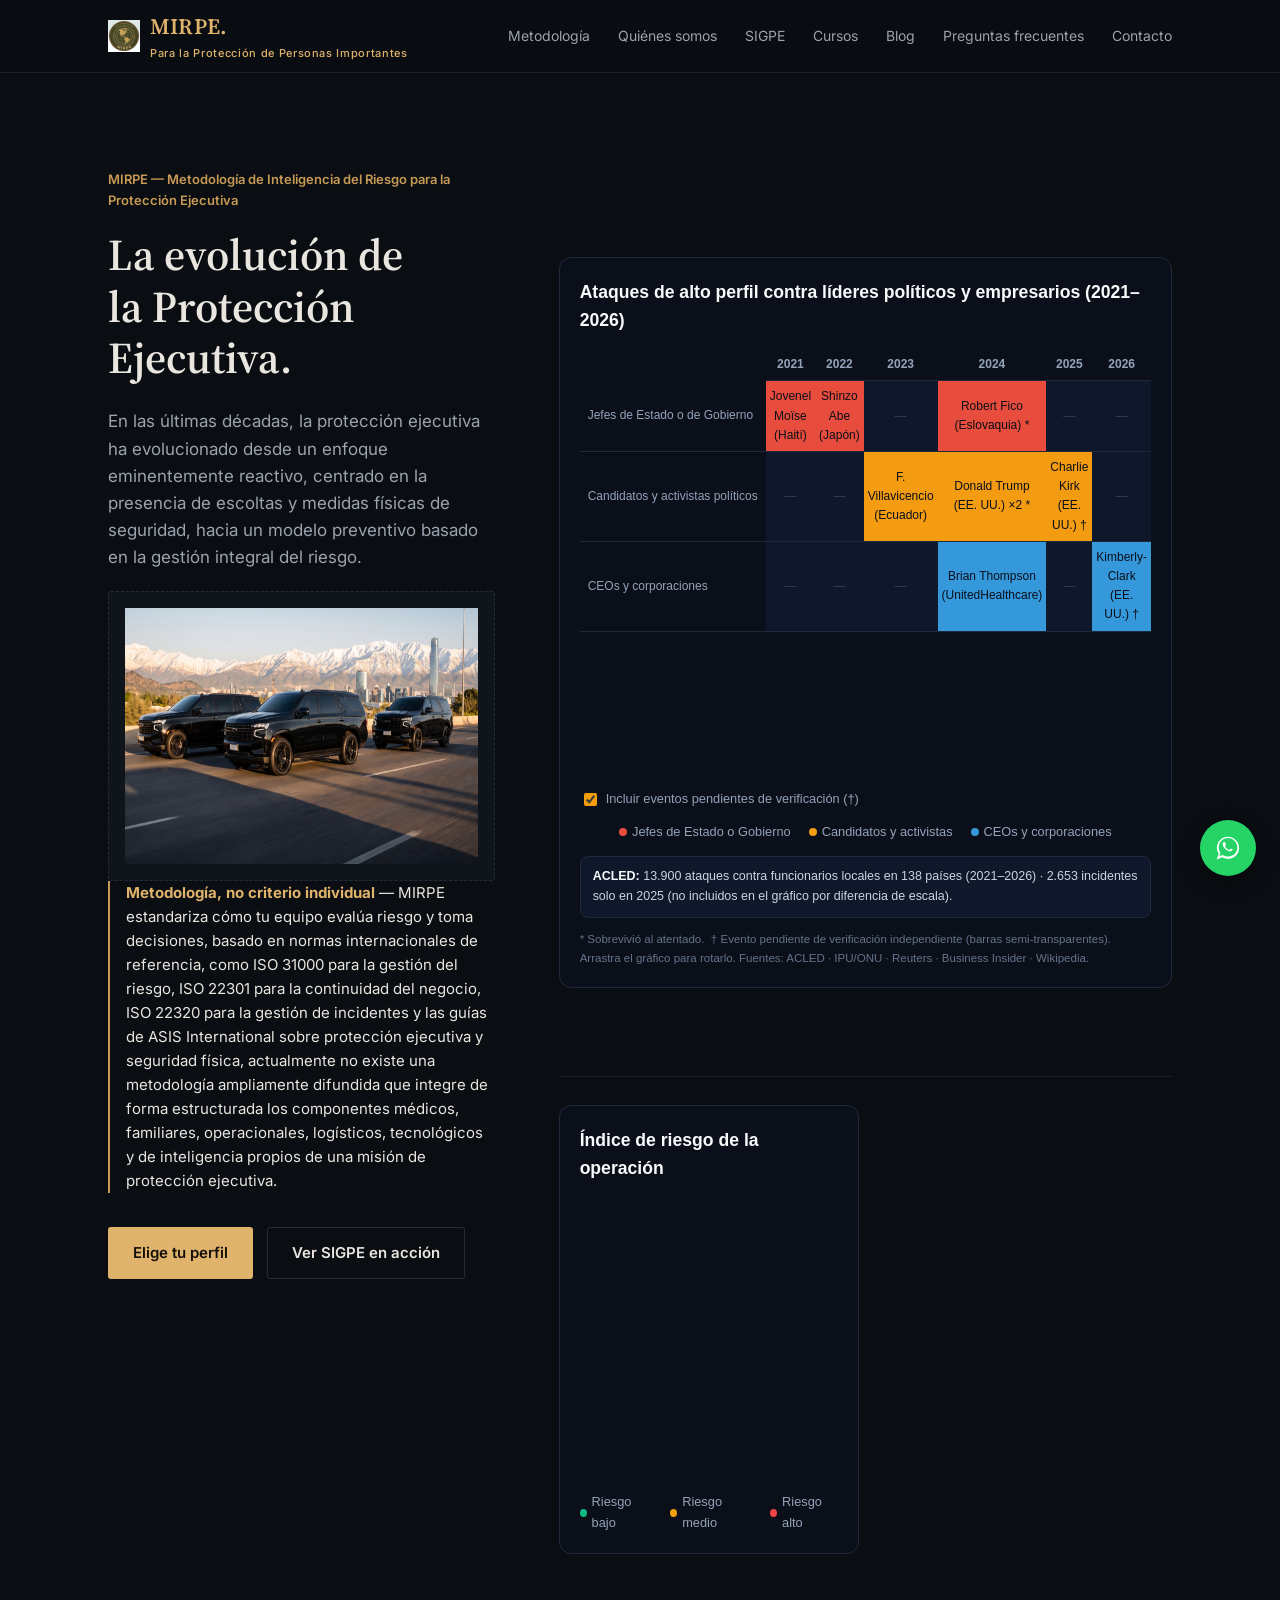
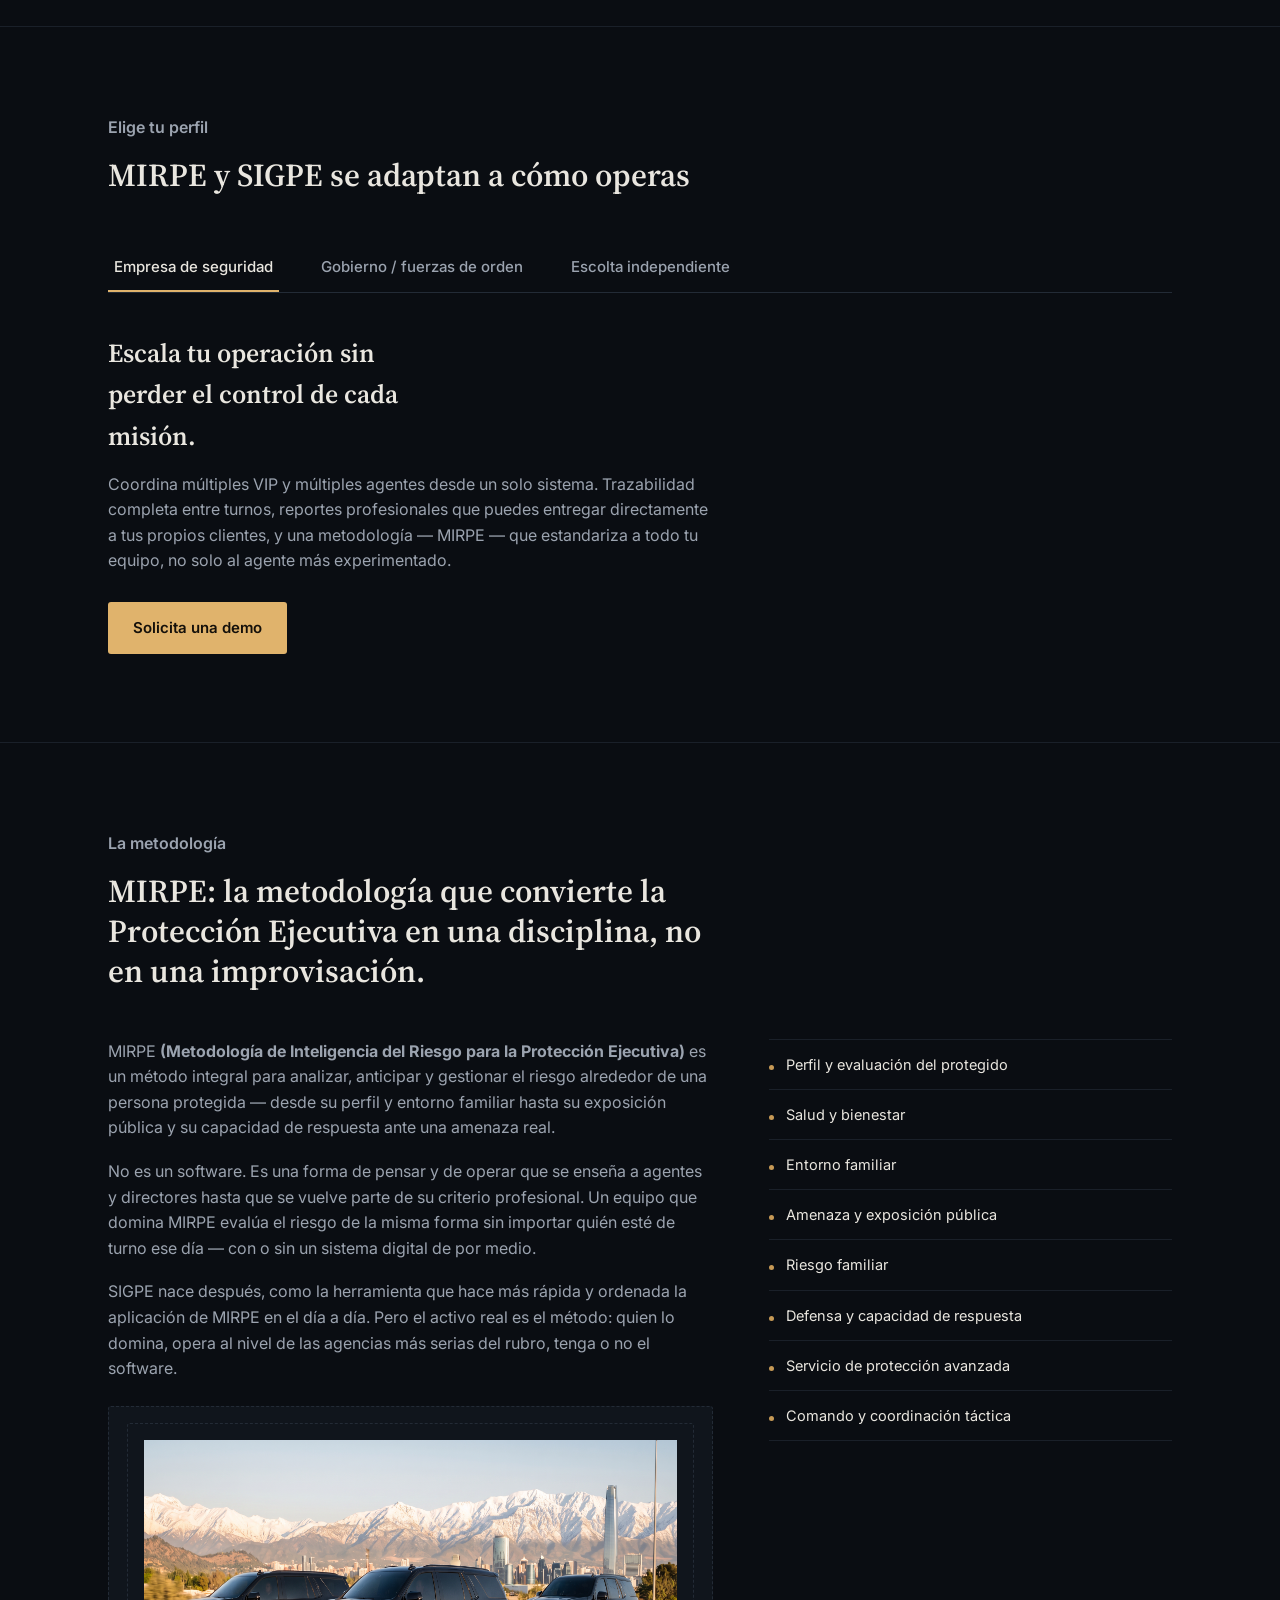
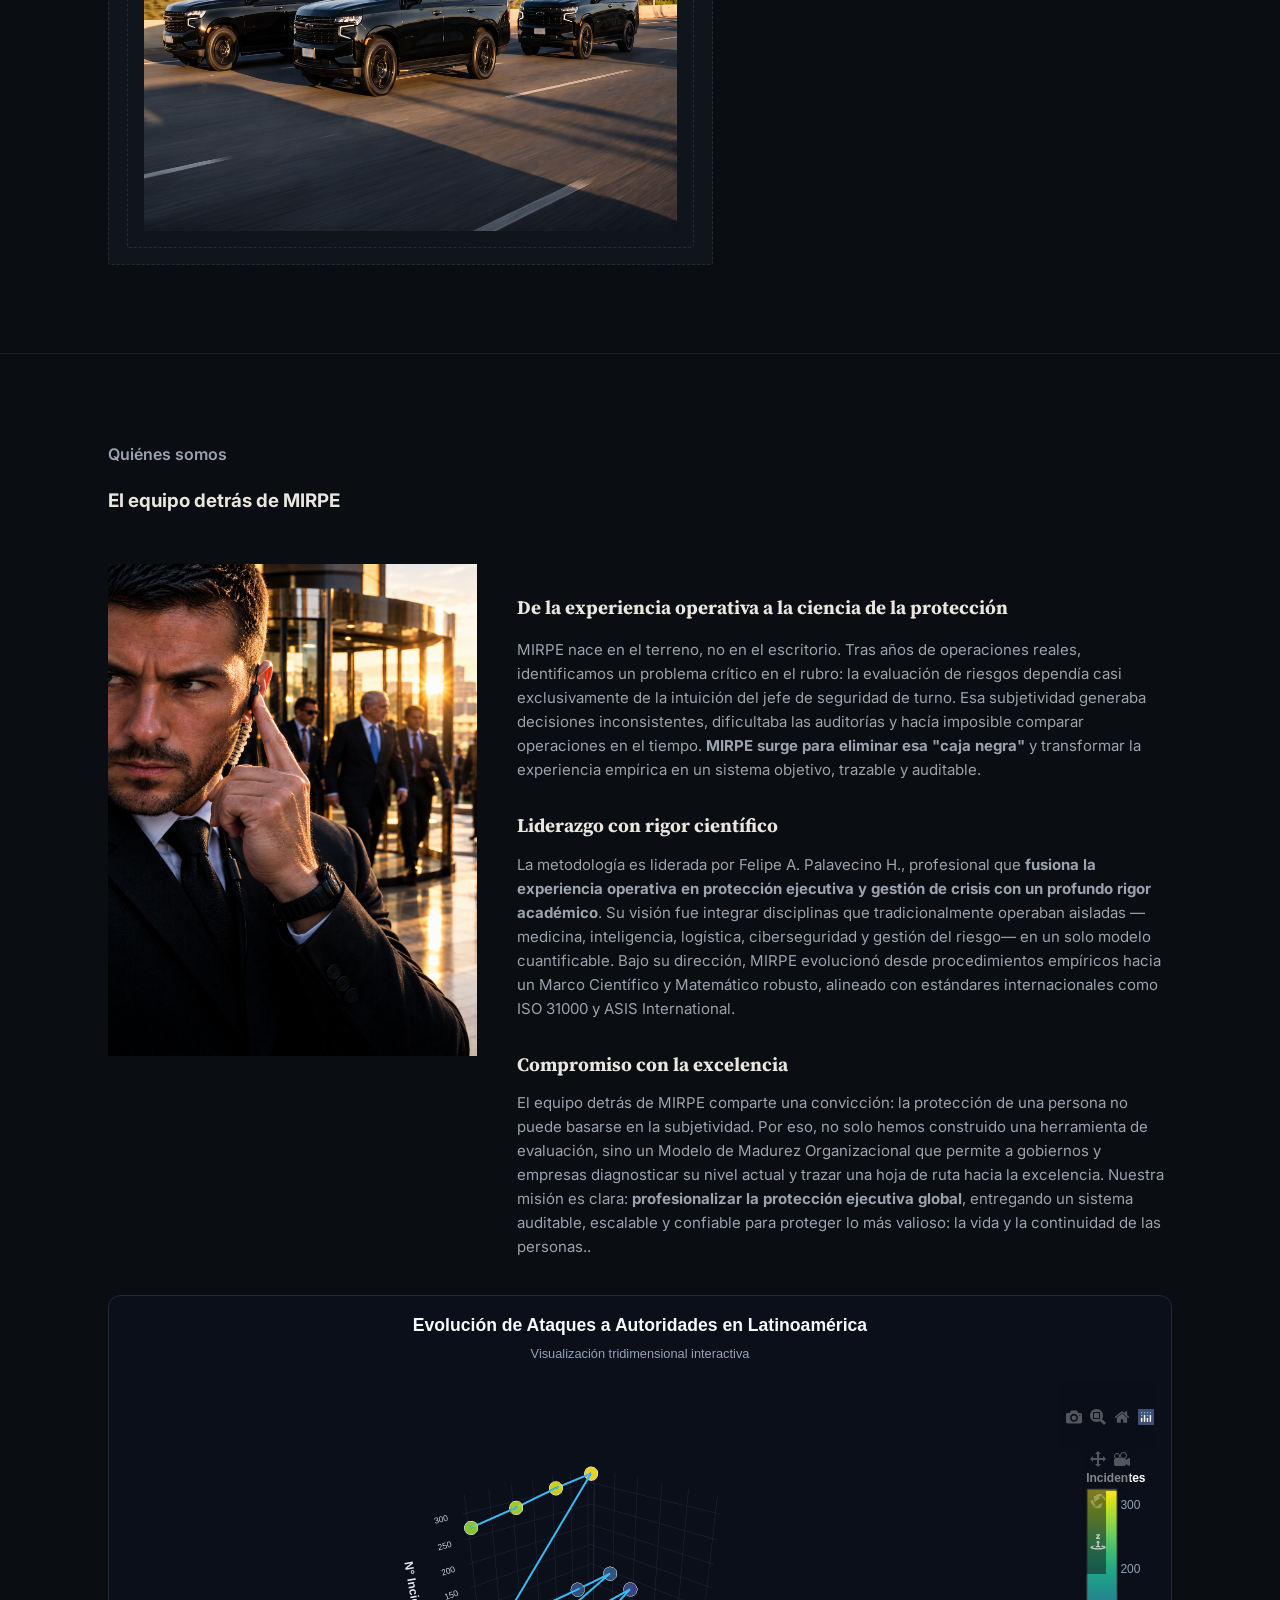
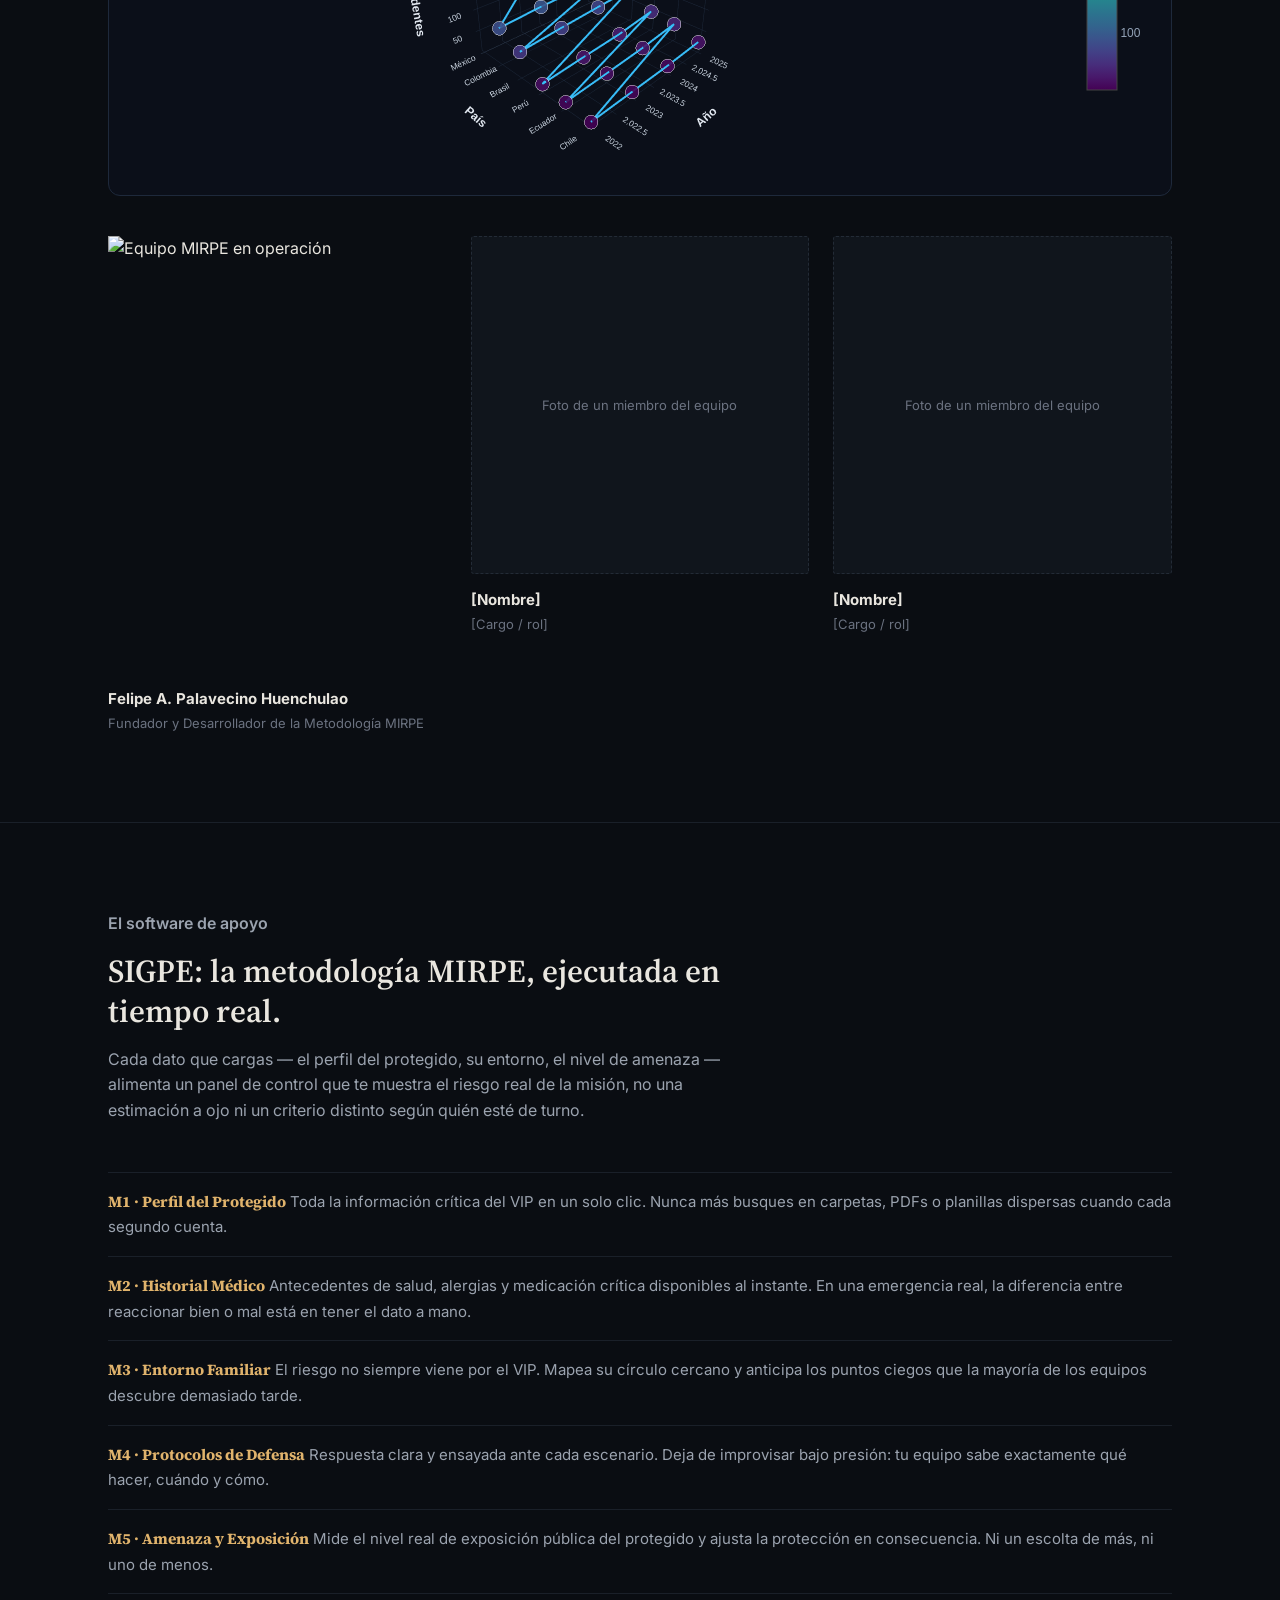
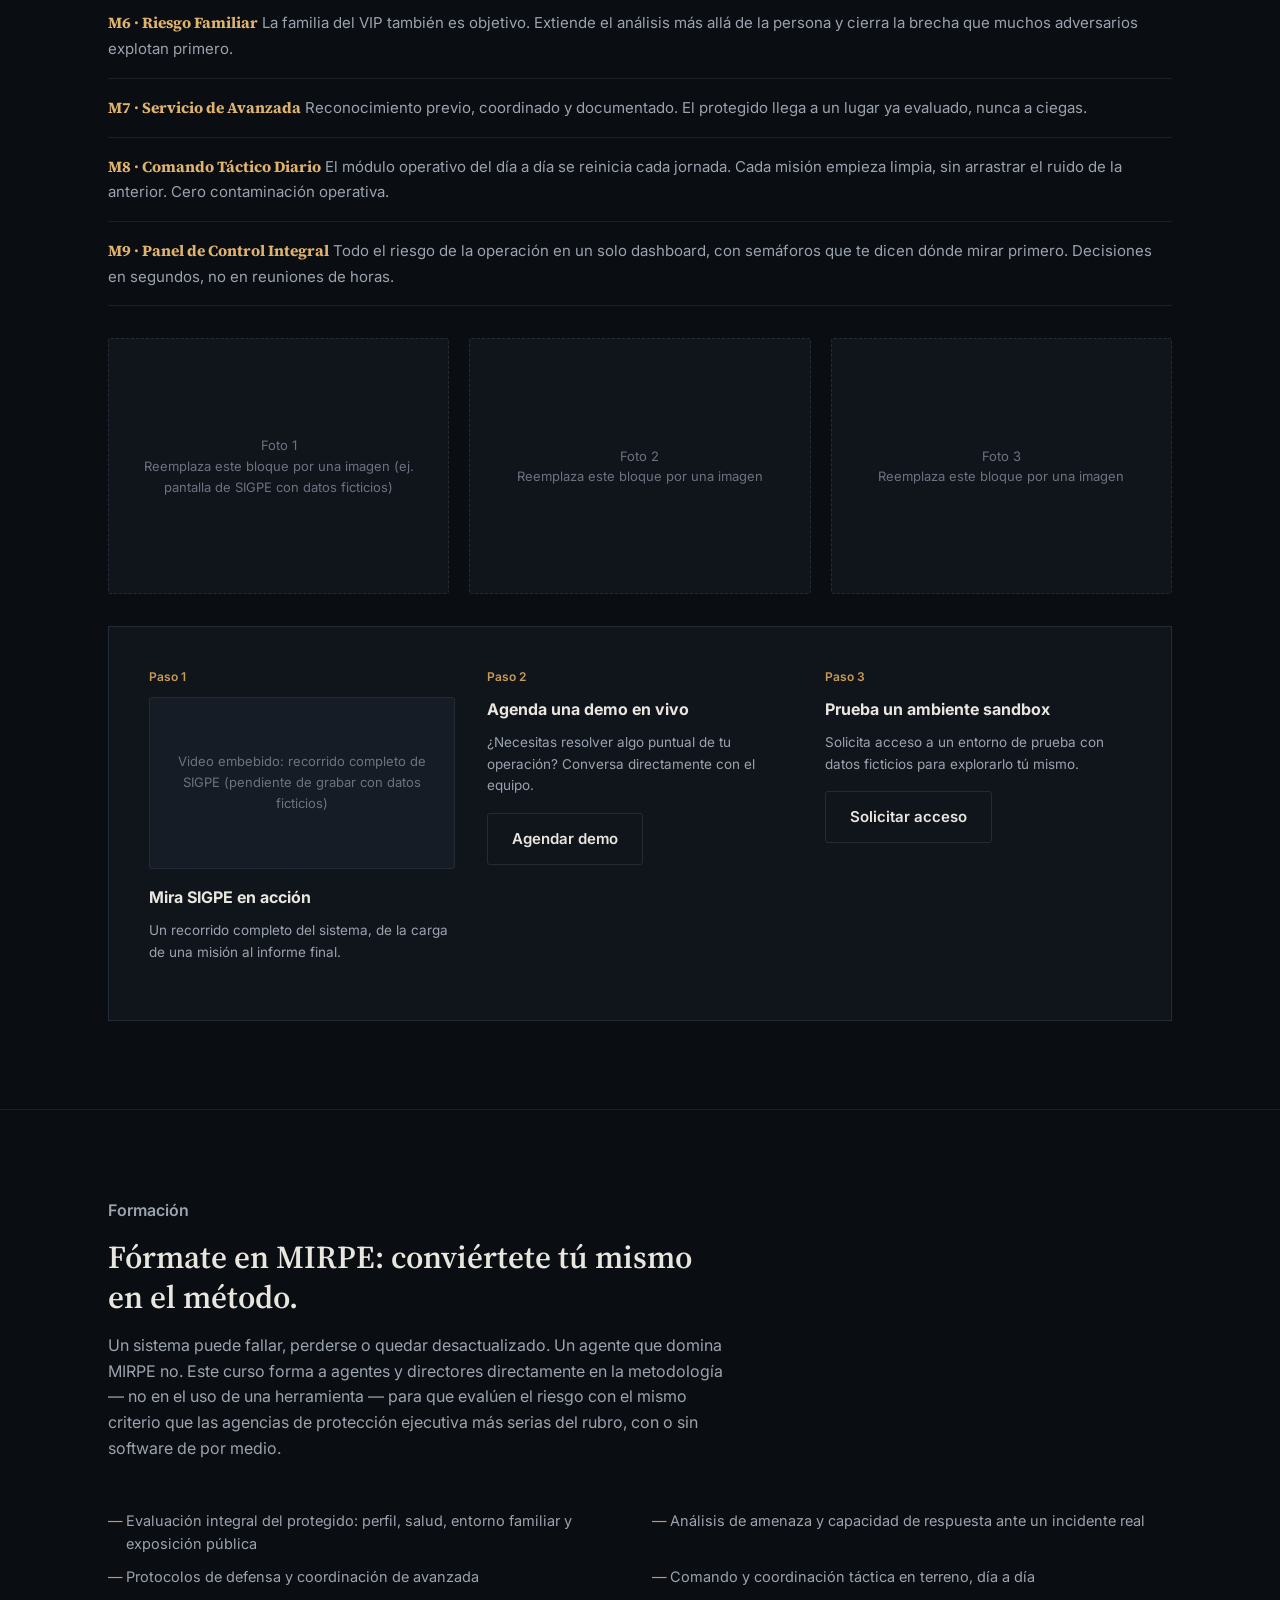
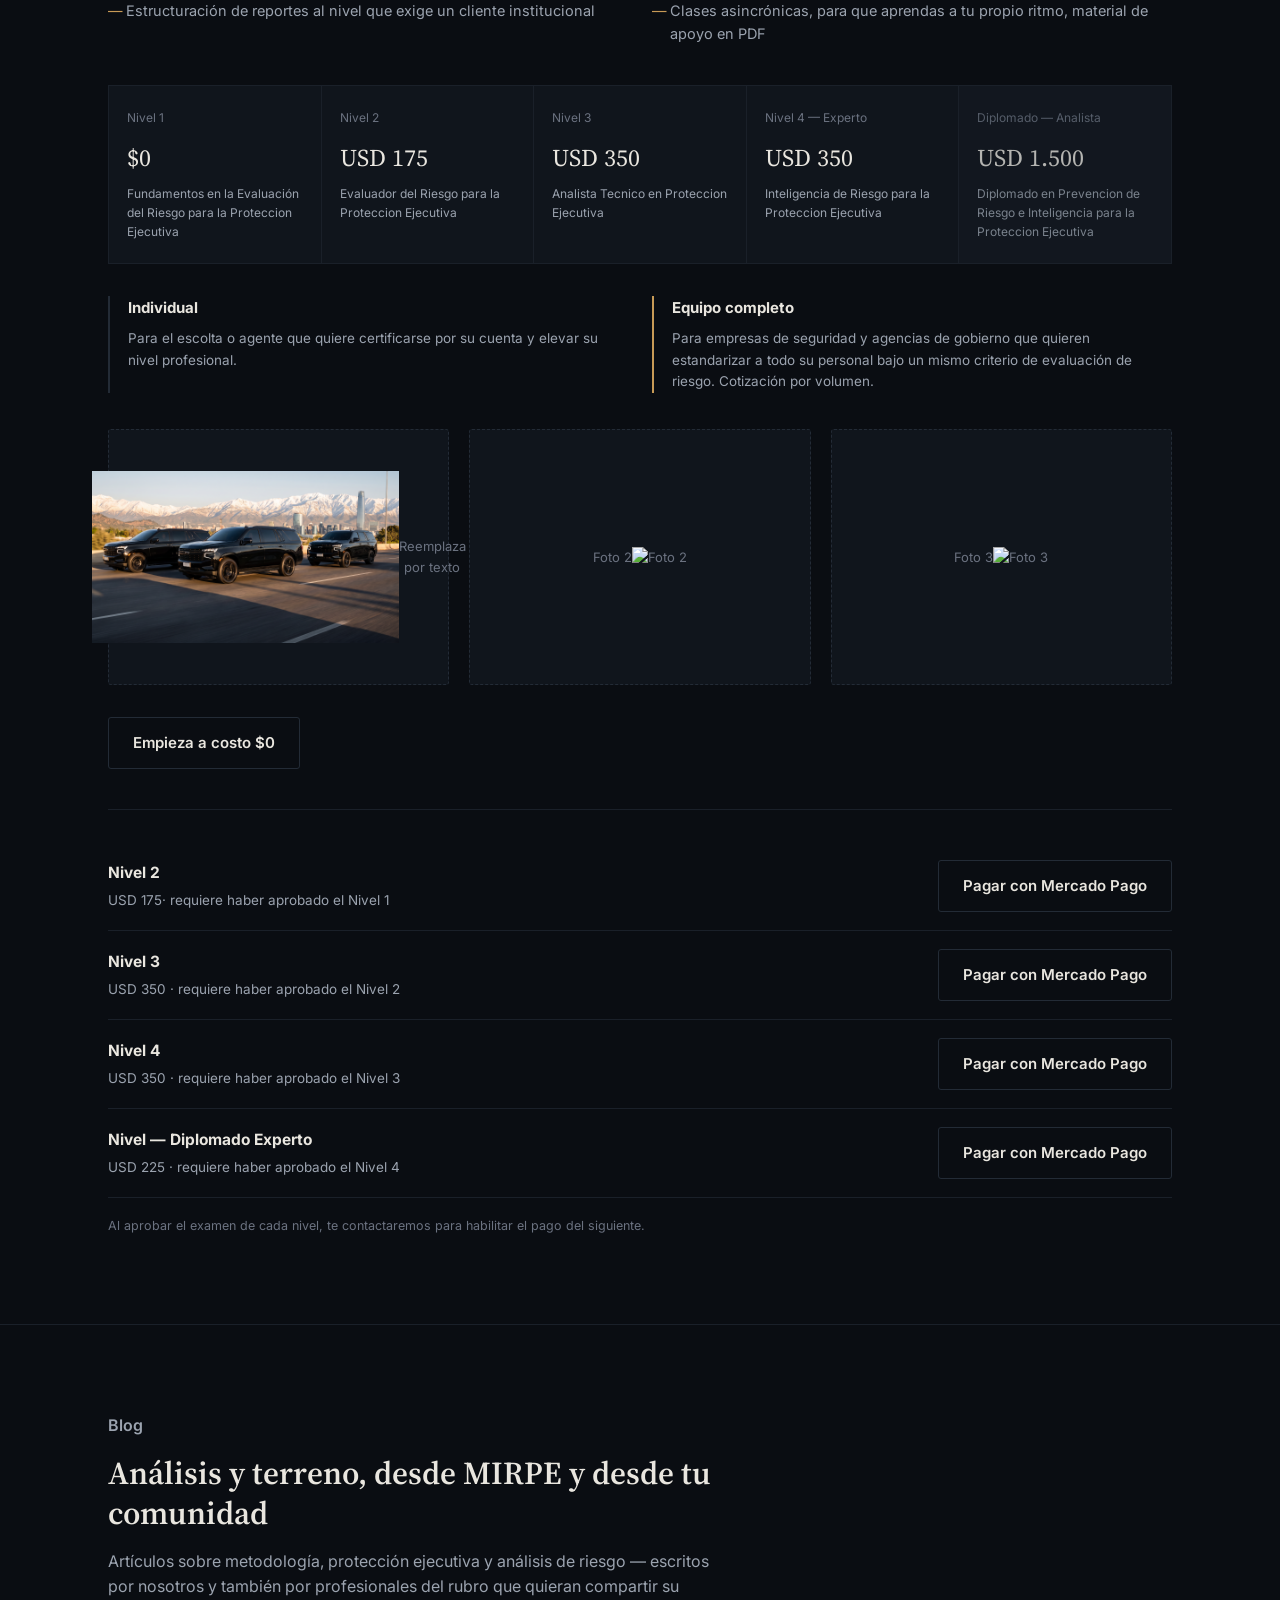
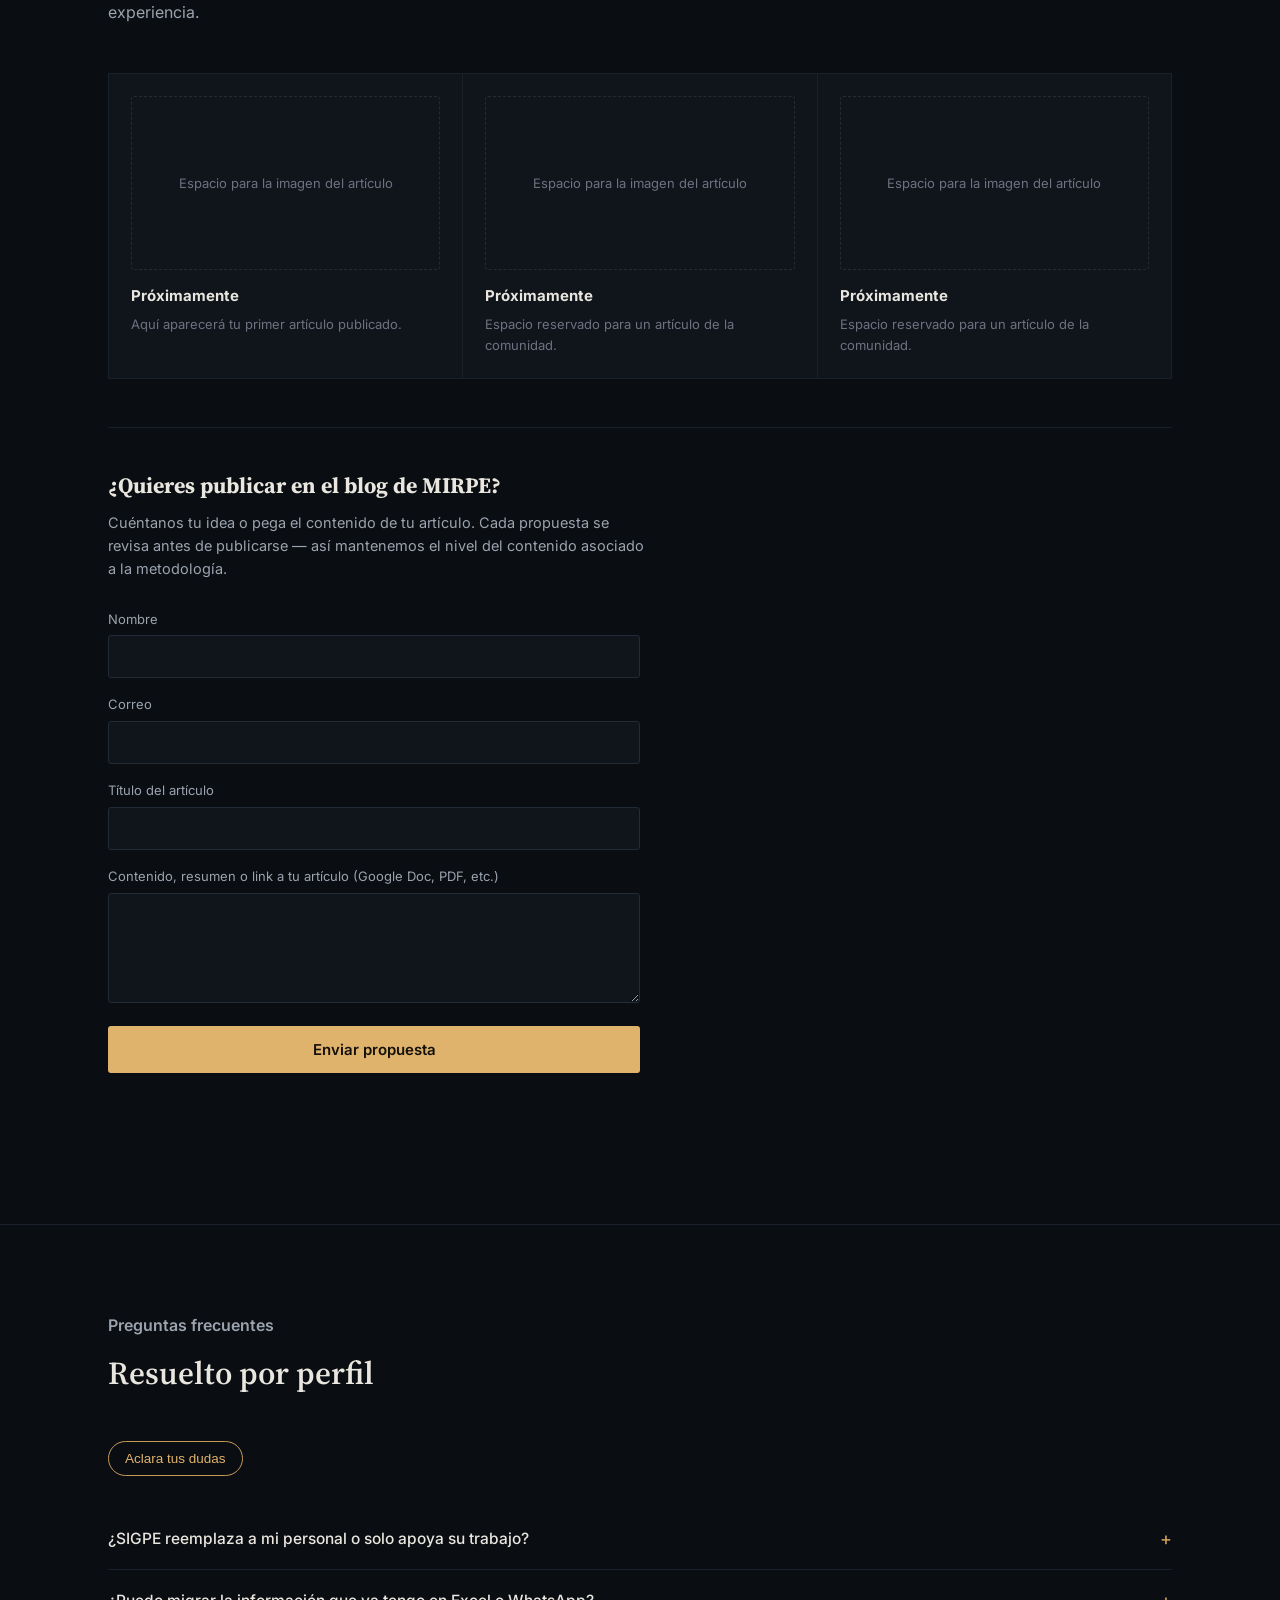
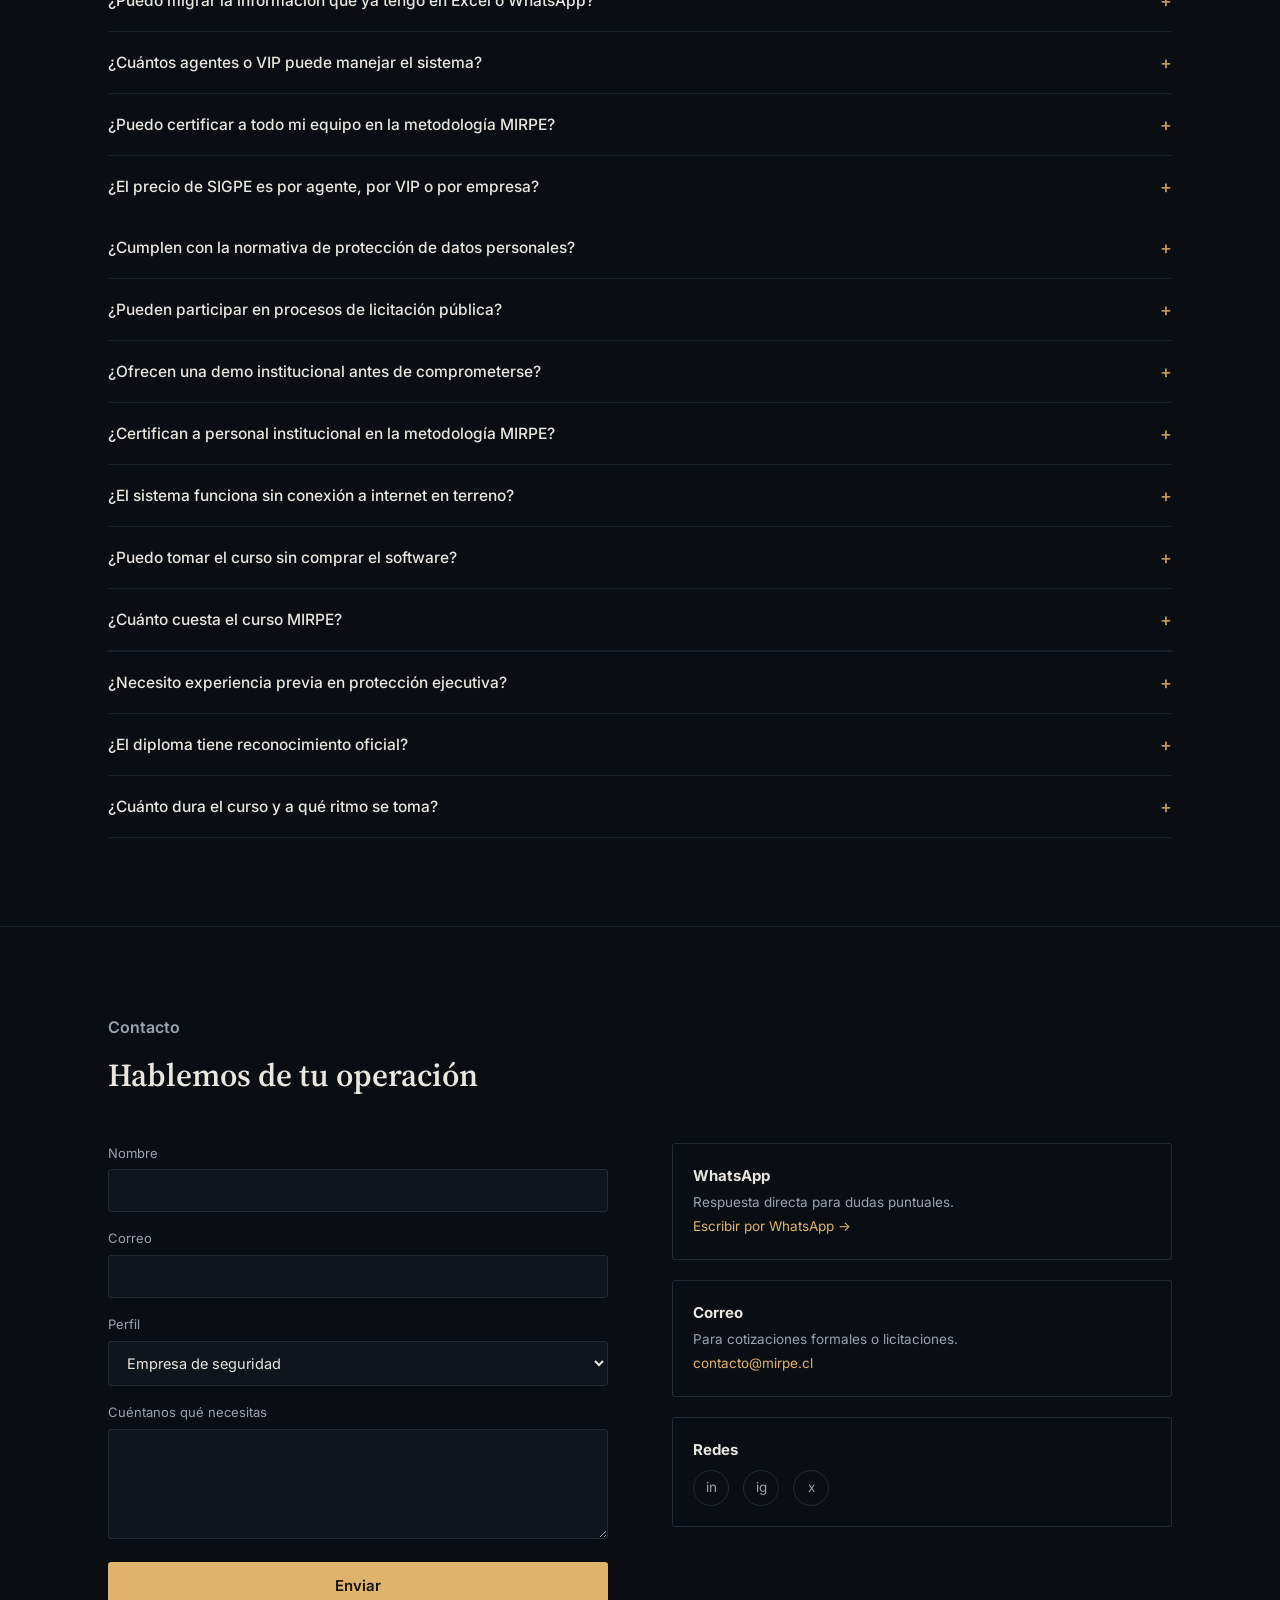
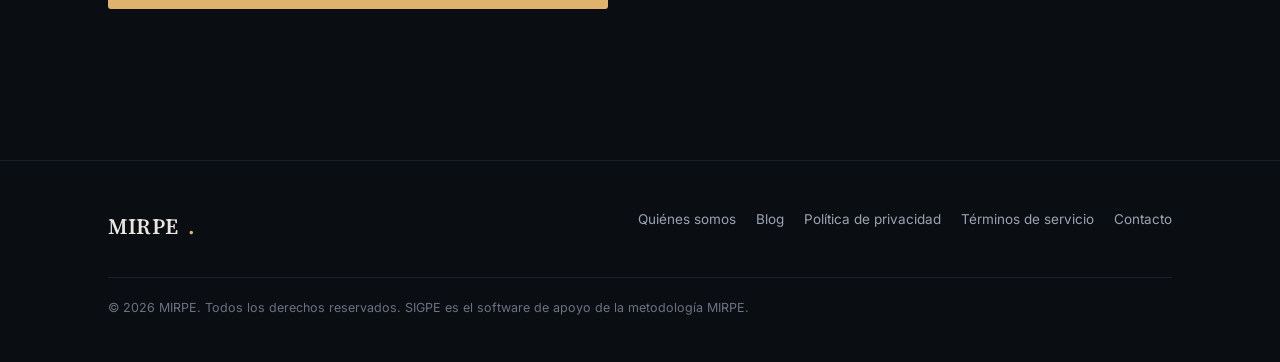
==== public/index.html @ df39a92c "Primer commit: subiendo mi pagina web" ====
<!DOCTYPE html>
<html lang="es">
<head>
<meta charset="UTF-8">
<meta name="viewport" content="width=device-width, initial-scale=1.0">
<title>MIRPE — Metodología de Inteligencia del Riesgo para la Protección Ejecutiva</title>
<meta name="description" content="MIRPE es la metodología que estandariza la evaluación de riesgo en protección ejecutiva. SIGPE es el software que la ejecuta en terreno.">

<link rel="preconnect" href="https://fonts.googleapis.com">
<link rel="preconnect" href="https://fonts.gstatic.com" crossorigin>
<link href="https://fonts.googleapis.com/css2?family=Source+Serif+4:opsz,wght@8..60,500;8..60,600;8..60,700&family=Inter:wght@400;500;600;700&display=swap" rel="stylesheet">
<link rel="stylesheet" href="style.css">
<!-- Pega aquí tu favicon cuando lo tengas: <link rel="icon" href="favicon.png"> -->
<script src="https://cdn.plot.ly/plotly-2.27.0.min.js"></script>
<script src="https://cdnjs.cloudflare.com/ajax/libs/three.js/r128/three.min.js"></script>
<!-- SDK de PayPal — reemplaza el client-id por el tuyo, ver README.md sección "Pagos" -->
<script src="https://www.paypal.com/sdk/js?client-id=https://www.paypal.com/ncp/payment/XV3EBGZS9BG8J&currency=USD"></script>
</head>

<body>

<header class="site-header">
  <div class="container">
    <a href="#" class="brand">
      <!-- Reemplaza esto por tu logo real: <img src="logo.png" alt="MIRPE" class="brand-logo"> -->
      <img src="logo_mirpe.jpg" alt="MIRPE" class="brand-logo" onerror="this.style.display='none'">
      <span class="brand-text">
        MIRPE<span>.</span>
        <span class="brand-sub">Para la Protección de Personas Importantes</span>
      </span>
    </a>
    <nav class="main-nav" aria-label="Navegación principal">
      <a href="#metodologia">Metodología</a>
      <a href="#quienes-somos">Quiénes somos</a>
      <a href="#sigpe">SIGPE</a>
      <a href="#cursos">Cursos</a>
      <a href="#blog">Blog</a>
      <a href="#faq">Preguntas frecuentes</a>
      <a href="#contacto">Contacto</a>
    </nav>
    <button class="nav-toggle" aria-label="Abrir menú" aria-expanded="false" id="navToggle">☰</button>
  </div>
</header>

<!-- ============ HERO ============ -->
<section class="hero" style="border-bottom:1px solid var(--border-soft); padding-top:96px;">
  <div class="container">
    <div>
      <p class="eyebrow">MIRPE — Metodología de Inteligencia del Riesgo para la Protección Ejecutiva
</p>
      <h1>La evolución de la Protección Ejecutiva.</h1>
      <p class="hero-sub">
        En las últimas décadas, la protección ejecutiva ha evolucionado desde un enfoque eminentemente reactivo, centrado en la presencia de escoltas y medidas físicas de seguridad, hacia un modelo preventivo basado en la gestión integral del riesgo.
      </p>

     <img src="convoy02.png" alt="Equipo MIRPE en operación" class="photo-slot">  

      <p class="hero-highlight">
        <strong>Metodología, no criterio individual</strong> — MIRPE estandariza cómo tu equipo evalúa riesgo y toma decisiones, basado en normas internacionales de referencia, 
        como ISO 31000 para la gestión del riesgo, ISO 22301 para la continuidad del negocio, ISO 22320 para la gestión de incidentes y las guías 
        de ASIS International sobre protección ejecutiva y seguridad física, actualmente no existe una metodología ampliamente difundida que integre 
        de forma estructurada los componentes médicos, familiares, operacionales, logísticos, tecnológicos y de inteligencia propios de una misión de protección ejecutiva.
      </p>
      <div class="hero-actions">
        <a href="#audiencia" class="btn btn-primary">Elige tu perfil</a>
        <a href="#sigpe" class="btn btn-secondary">Ver SIGPE en acción</a>
      </div>
    </div>

    <div class="hero-visuals">
      <!-- ============ GRÁFICO DE BARRAS 3D — ATAQUES DE ALTO PERFIL ============ -->
      <section>
        <div style="background-color:#0b0f19; padding:20px; border-radius:12px; border:1px solid #1e293b; width:100%; max-width:680px; margin:0 auto; box-sizing:border-box; font-family:'Segoe UI', Tahoma, Geneva, Verdana, sans-serif;">
          <h3 style="color:#f8fafc; font-size:1.1rem; margin-top:0; margin-bottom:15px; text-align:left;">Ataques de alto perfil contra líderes políticos y empresarios (2021–2026)</h3>

          <div id="ataques-3d-container" style="width:100%; height:430px; position:relative; background:transparent; cursor:grab;"></div>

          <!-- Checkbox: eventos pendientes de verificación -->
          <label style="display:flex; align-items:center; gap:6px; margin-top:10px; font-size:0.8rem; color:#94a3b8; cursor:pointer; user-select:none;">
            <input type="checkbox" id="chk-nv" checked style="accent-color:#f59e0b;">
            Incluir eventos pendientes de verificación (†)
          </label>

          <!-- Leyenda de categorías -->
          <div style="display:flex; justify-content:center; gap:18px; margin-top:12px; font-size:0.8rem; color:#94a3b8; flex-wrap:wrap;">
            <span style="display:flex;align-items:center;gap:5px;"><span style="width:8px;height:8px;background:#e74c3c;border-radius:50%;display:inline-block;"></span> Jefes de Estado o Gobierno</span>
            <span style="display:flex;align-items:center;gap:5px;"><span style="width:8px;height:8px;background:#f39c12;border-radius:50%;display:inline-block;"></span> Candidatos y activistas</span>
            <span style="display:flex;align-items:center;gap:5px;"><span style="width:8px;height:8px;background:#3498db;border-radius:50%;display:inline-block;"></span> CEOs y corporaciones</span>
          </div>

          <!-- Recuadro ACLED (fuera de escala del gráfico) -->
          <div style="margin-top:14px; padding:10px 12px; background:#0f172a; border:1px solid #1e293b; border-radius:8px; font-size:0.78rem; color:#cbd5e1; text-align:left;">
            <b style="color:#f8fafc;">ACLED:</b> 13.900 ataques contra funcionarios locales en 138 países (2021–2026) · 2.653 incidentes solo en 2025 (no incluidos en el gráfico por diferencia de escala).
          </div>

          <p style="margin:12px 0 0; font-size:0.72rem; color:#64748b; text-align:left;">
            * Sobrevivió al atentado. &nbsp;† Evento pendiente de verificación independiente (barras semi-transparentes).<br>
            Arrastra el gráfico para rotarlo. Fuentes: ACLED · IPU/ONU · Reuters · Business Insider · Wikipedia.
          </p>
        </div>
      </section>

      <!-- ============ GRÁFICO CIRCULAR — ÍNDICE DE RIESGO (restablecido) ============ -->
      <div class="risk-gauge-card">
        <h3 style="color: #f8fafc; font-family: 'Segoe UI', Tahoma, Geneva, Verdana, sans-serif; font-size: 1.1rem; margin-top: 0; margin-bottom: 15px; text-align: left;">Índice de riesgo de la operación</h3>
        <div id="risk-3d-container" style="width: 100%; height: 280px; position: relative; background: transparent;"></div>
        <div style="display: flex; justify-content: center; gap: 20px; margin-top: 15px; font-size: 0.8rem; color: #94a3b8; font-family: 'Segoe UI', sans-serif;">
          <span style="display: flex; align-items: center; gap: 5px;"><span style="width: 8px; height: 8px; background: #10b981; border-radius: 50%;"></span> Riesgo bajo</span>
          <span style="display: flex; align-items: center; gap: 5px;"><span style="width: 8px; height: 8px; background: #f59e0b; border-radius: 50%;"></span> Riesgo medio</span>
          <span style="display: flex; align-items: center; gap: 5px;"><span style="width: 8px; height: 8px; background: #ef4444; border-radius: 50%;"></span> Riesgo alto</span>
        </div>
      </div>
    </div>
  </div>
</section>

<script>
(function () {
  var cont = document.getElementById('ataques-3d-container');
  if (!cont) return;

  /* ================================================================
     EDITA AQUÍ TUS DATOS (equivalente al script de Python)
     c: categoría (0-2) · a: año (0-5) · n: n.º de ataques
     t: etiqueta (\n = salto de línea) · nv: pendiente de verificación
     ================================================================ */
  var anios      = [2021, 2022, 2023, 2024, 2025, 2026];
  var categorias = [['Jefes de Estado', 'o de Gobierno'],
                    ['Candidatos y', 'activistas políticos'],
                    ['CEOs y', 'corporaciones']];
  var coloresCat = ['#e74c3c', '#f39c12', '#3498db'];   // rojo / naranja / azul

  var eventos = [
    { c: 0, a: 0, n: 1, t: 'Jovenel Moïse\n(Haití)' },
    { c: 0, a: 1, n: 1, t: 'Shinzo Abe\n(Japón)' },
    { c: 0, a: 3, n: 1, t: 'Robert Fico\n(Eslovaquia) *' },
    { c: 1, a: 2, n: 1, t: 'F. Villavicencio\n(Ecuador)' },
    { c: 1, a: 3, n: 2, t: 'Donald Trump\n(EE. UU.) ×2 *' },
    { c: 1, a: 4, n: 1, t: 'Charlie Kirk\n(EE. UU.) †', nv: true },
    { c: 2, a: 3, n: 1, t: 'Brian Thompson\n(UnitedHealthcare)' },
    { c: 2, a: 5, n: 1, t: 'Kimberly-Clark\n(EE. UU.) †', nv: true }
  ];
  /* ================================================================ */

  var chk = document.getElementById('chk-nv');
  var incluirNV = chk ? chk.checked : true;

  // ---------- Respaldo sin WebGL: tabla HTML ----------
  function fallback() {
    var html = '<div style="overflow-x:auto;"><table style="border-collapse:collapse;font-size:0.75rem;color:#cbd5e1;width:100%;">';
    html += '<tr><th></th>' + anios.map(function (a) {
      return '<th style="padding:6px 8px;color:#94a3b8;border-bottom:1px solid #1e293b;">' + a + '</th>';
    }).join('') + '</tr>';
    categorias.forEach(function (cat, i) {
      html += '<tr><td style="padding:6px 8px;color:#94a3b8;border-bottom:1px solid #1e293b;white-space:nowrap;">' + cat.join(' ') + '</td>';
      anios.forEach(function (_, j) {
        var evs = eventos.filter(function (e) { return e.c === i && e.a === j && (!e.nv || incluirNV); });
        var txt  = evs.length ? evs.map(function (e) { return e.t.split('\n').join(' '); }).join('<br>') : '—';
        var fondo = evs.length ? coloresCat[i] : '#0f172a';
        var col   = evs.length ? '#0b0f19' : '#334155';
        html += '<td style="padding:6px 4px;text-align:center;border-bottom:1px solid #1e293b;background:' + fondo + ';color:' + col + ';">' + txt + '</td>';
      });
      html += '</tr>';
    });
    cont.innerHTML = html + '</table></div>';
  }

  if (typeof THREE === 'undefined') { fallback(); return; }
  var renderer;
  try { renderer = new THREE.WebGLRenderer({ antialias: true, alpha: true }); }
  catch (e) { fallback(); return; }

  var W = cont.clientWidth || 600, H = cont.clientHeight || 430;
  renderer.setPixelRatio(Math.min(window.devicePixelRatio || 1, 2));
  renderer.setSize(W, H);
  renderer.domElement.style.display = 'block';
  renderer.domElement.style.touchAction = 'none';
  cont.appendChild(renderer.domElement);

  var scene  = new THREE.Scene();
  var camera = new THREE.PerspectiveCamera(42, W / H, 0.1, 100);
  scene.add(new THREE.AmbientLight(0xffffff, 0.55));
  var luz = new THREE.DirectionalLight(0xffffff, 0.9);
  luz.position.set(4, 8, 5);
  scene.add(luz);

  // ---------- Dimensiones (equivalente a bar3d de matplotlib) ----------
  var SX = 1.7, SZ = 1.9, HU = 1.05;              // separación X, Z y altura por ataque
  function px(j) { return (j - (anios.length - 1) / 2) * SX; }
  function pz(i) { return (i - (categorias.length - 1) / 2) * SZ; }
  var xMin = px(0) - 0.8, xMax = px(anios.length - 1) + 0.8;
  var zMin = pz(0) - 0.8, zMax = pz(categorias.length - 1) + 0.8;

  var root = new THREE.Group();
  scene.add(root);

  // Suelo y líneas de nivel (y=1, y=2)
  var suelo = new THREE.Mesh(
    new THREE.PlaneGeometry(xMax - xMin + 0.4, zMax - zMin + 0.4),
    new THREE.MeshBasicMaterial({ color: 0x0d1526 })
  );
  suelo.rotation.x = -Math.PI / 2;
  root.add(suelo);

  function marcoNivel(y, op) {
    var pts = [new THREE.Vector3(xMin, y, zMin), new THREE.Vector3(xMax, y, zMin),
               new THREE.Vector3(xMax, y, zMax), new THREE.Vector3(xMin, y, zMax)];
    return new THREE.LineLoop(new THREE.BufferGeometry().setFromPoints(pts),
             new THREE.LineBasicMaterial({ color: 0x334155, transparent: true, opacity: op }));
  }
  root.add(marcoNivel(0.001, 0.9));
  root.add(marcoNivel(HU, 0.35));
  root.add(marcoNivel(HU * 2, 0.35));

  // ---------- Texto como sprite ----------
  function textoSprite(lineas, op) {
    op = op || {};
    var fs = op.fs || 40;
    var canvas = document.createElement('canvas');
    var ctx = canvas.getContext('2d');
    var font = (op.negrita ? '700 ' : '400 ') + fs + 'px "Segoe UI", Arial, sans-serif';
    ctx.font = font;
    var w = 0;
    lineas.forEach(function (l) { w = Math.max(w, ctx.measureText(l).width); });
    canvas.width  = Math.ceil(w) + 20;
    canvas.height = Math.ceil(lineas.length * fs * 1.25) + 12;
    ctx.font = font; ctx.textAlign = 'center'; ctx.textBaseline = 'middle';
    ctx.fillStyle = op.color || '#f8fafc';
    lineas.forEach(function (l, i) { ctx.fillText(l, canvas.width / 2, fs * 1.25 * (i + 0.5)); });
    var tex = new THREE.CanvasTexture(canvas);
    tex.minFilter = THREE.LinearFilter;
    var spr = new THREE.Sprite(new THREE.SpriteMaterial({ map: tex, transparent: true }));
    var k = (op.escala || 1) / 300;
    spr.scale.set(canvas.width * k, canvas.height * k, 1);
    return spr;
  }

  // Etiquetas de años (frente), categorías (izquierda) y niveles del eje Y
  anios.forEach(function (a, j) {
    var s = textoSprite([String(a)], { fs: 44, color: '#94a3b8', escala: 1.15 });
    s.position.set(px(j), -0.32, zMax + 0.55);
    root.add(s);
  });
  categorias.forEach(function (cat, i) {
    var s = textoSprite(cat, { fs: 32, color: '#cbd5e1', escala: 0.95 });
    s.position.set(xMin - 1.5, 0.25, pz(i));
    root.add(s);
  });
  [1, 2].forEach(function (n) {
    var s = textoSprite([String(n)], { fs: 30, color: '#64748b', escala: 0.7 });
    s.position.set(xMin - 0.7, n * HU, zMin - 0.5);
    root.add(s);
  });

  // ---------- Barras (grupo dinámico, reconstruible con el checkbox) ----------
  var grupoBarras = new THREE.Group();
  root.add(grupoBarras);
  var barras = [];

  function construirBarras(incluirNV) {
    while (grupoBarras.children.length) {
      var o = grupoBarras.children[0];
      grupoBarras.remove(o);
      if (o.geometry) o.geometry.dispose();
      if (o.material) { if (o.material.map) o.material.map.dispose(); o.material.dispose(); }
    }
    barras = [];
    eventos.forEach(function (ev) {
      if (ev.nv && !incluirNV) return;
      var h = ev.n * HU;
      var mat = new THREE.MeshPhongMaterial({
        color: new THREE.Color(coloresCat[ev.c]),
        shininess: 40,
        transparent: !!ev.nv, opacity: ev.nv ? 0.6 : 1      // † semi-transparente
      });
      var m = new THREE.Mesh(new THREE.BoxGeometry(0.95, h, 0.95), mat);
      m.position.set(px(ev.a), h / 2, pz(ev.c));
      m.userData = { texto: ev.t.split('\n').join(' ') + (ev.n > 1 ? ' (' + ev.n + ' atentados)' : '') };
      grupoBarras.add(m);
      barras.push(m);
      var spr = textoSprite(ev.t.split('\n'), {
        fs: 34, negrita: true, escala: 0.85,
        color: ev.nv ? '#94a3b8' : '#f8fafc'
      });
      spr.position.set(px(ev.a), h + 0.32, pz(ev.c));
      grupoBarras.add(spr);
    });
  }
  construirBarras(incluirNV);
  if (chk) chk.addEventListener('change', function () { construirBarras(chk.checked); });

  // ---------- Cámara orbital ----------
  var theta = 0.75, phi = 1.05, radius = 12;
  function ajustarRadio() {
    var a = W / H;
    radius = a > 1.4 ? 11.5 : a > 1 ? 13.5 : 17;   // más lejos en pantallas estrechas
  }
  ajustarRadio();
  function updateCam() {
    camera.position.set(radius * Math.sin(phi) * Math.cos(theta),
                        radius * Math.cos(phi),
                        radius * Math.sin(phi) * Math.sin(theta));
    camera.lookAt(-0.5, 0.4, 0);
  }
  updateCam();

  // ---------- Tooltip + resaltado al pasar el cursor ----------
  var raycaster = new THREE.Raycaster();
  var mouseNDC = new THREE.Vector2();
  var tooltip = document.createElement('div');
  tooltip.style.cssText = 'position:absolute;pointer-events:none;background:#1e293b;color:#f8fafc;' +
    'border:1px solid #334155;padding:6px 10px;border-radius:6px;font-size:0.75rem;' +
    'font-family:Segoe UI,Arial,sans-serif;display:none;z-index:10;white-space:nowrap;';
  cont.appendChild(tooltip);

  function hover(e) {
    var r = renderer.domElement.getBoundingClientRect();
    mouseNDC.x =  ((e.clientX - r.left) / r.width)  * 2 - 1;
    mouseNDC.y = -((e.clientY - r.top)  / r.height) * 2 + 1;
    raycaster.setFromCamera(mouseNDC, camera);
    var hits = raycaster.intersectObjects(barras);
    barras.forEach(function (b) { b.material.emissive.setHex(0x000000); });
    if (hits.length) {
      hits[0].object.material.emissive.setHex(0x2c3e50);
      tooltip.textContent = hits[0].object.userData.texto;
      tooltip.style.display = 'block';
      tooltip.style.left = (e.clientX - r.left + 14) + 'px';
      tooltip.style.top  = (e.clientY - r.top  - 10) + 'px';
      renderer.domElement.style.cursor = 'pointer';
    } else {
      tooltip.style.display = 'none';
      renderer.domElement.style.cursor = 'grab';
    }
  }

  // ---------- Arrastrar para rotar ----------
  var arrastrando = false, ultX = 0, ultY = 0, inactivo = 99;
  var dom = renderer.domElement;
  dom.addEventListener('pointerdown', function (e) {
    arrastrando = true; ultX = e.clientX; ultY = e.clientY;
    cont.style.cursor = 'grabbing';
    tooltip.style.display = 'none';
    if (dom.setPointerCapture) dom.setPointerCapture(e.pointerId);
  });
  window.addEventListener('pointermove', function (e) {
    if (!arrastrando) { hover(e); return; }
    theta -= (e.clientX - ultX) * 0.006;
    phi = Math.max(0.3, Math.min(1.45, phi - (e.clientY - ultY) * 0.005));
    ultX = e.clientX; ultY = e.clientY; inactivo = 0;
  });
  window.addEventListener('pointerup', function () {
    arrastrando = false; cont.style.cursor = 'grab';
  });

  // ---------- Bucle de animación (auto-rotación tras 3 s) ----------
  var reloj = new THREE.Clock();
  (function animar() {
    requestAnimationFrame(animar);
    var dt = Math.min(reloj.getDelta(), 0.05);
    inactivo += dt;
    if (!arrastrando && inactivo > 3) theta += 0.12 * dt;
    updateCam();
    renderer.render(scene, camera);
  })();

  // ---------- Responsive ----------
  window.addEventListener('resize', function () {
    var w = cont.clientWidth, h = cont.clientHeight;
    if (!w || !h) return;
    W = w; H = h;
    camera.aspect = w / h;
    camera.updateProjectionMatrix();
    renderer.setSize(w, h);
    ajustarRadio();
  });
})();
</script>    

<!-- ============ SELECTOR DE AUDIENCIA ============ -->
<section id="audiencia">
  <div class="container">
    <div class="section-head">
      <p class="eyebrow">Elige tu perfil</p>
      <h2>MIRPE y SIGPE se adaptan a cómo operas</h2>
    </div>

    <div class="audience-tabs" role="tablist" aria-label="Seleccionar audiencia">
      <button class="audience-tab" role="tab" aria-selected="true" data-target="panel-empresa">Empresa de seguridad</button>
      <button class="audience-tab" role="tab" aria-selected="false" data-target="panel-gobierno">Gobierno / fuerzas de orden</button>
      <button class="audience-tab" role="tab" aria-selected="false" data-target="panel-independiente">Escolta independiente</button>
    </div>

    <div class="audience-panel active" id="panel-empresa">
      <h3>Escala tu operación sin perder el control de cada misión.</h3>
      <p>Coordina múltiples VIP y múltiples agentes desde un solo sistema. Trazabilidad completa entre turnos, reportes profesionales que puedes entregar directamente a tus propios clientes, y una metodología — MIRPE — que estandariza a todo tu equipo, no solo al agente más experimentado.</p>
      <a href="#contacto" class="btn btn-primary" data-segment="empresa">Solicita una demo</a>
    </div>

    <div class="audience-panel" id="panel-gobierno">
      <h3>Protocolos estandarizados y auditables para toda tu institución.</h3>
      <p>MIRPE certifica a tus agentes y directores en una metodología única de evaluación de riesgo, mientras SIGPE deja cada misión documentada y trazable para efectos de control interno y rendición de cuentas. Compatible con procesos de cotización y licitación formal.</p>
      <a href="#contacto" class="btn btn-primary" data-segment="gobierno">Solicita una reunión institucional</a>
    </div>

    <div class="audience-panel" id="panel-independiente">
      <h3>Certifícate en la metodología que usan las agencias más serias — y trabaja como ellas.</h3>
      <p>No necesitas un equipo grande para operar con estándar profesional. El curso MIRPE te certifica en la misma metodología que aplican agencias completas, y SIGPE te da las herramientas para coordinar tu trabajo y generar informes como un profesional independiente de alto nivel.</p>
      <a href="#cursos" class="btn btn-primary" data-segment="independiente">Empieza el curso MIRPE</a>
    </div>
  </div>
</section>

<!-- ============ SOBRE MIRPE ============ -->
<section id="metodologia">
  <div class="container">
    <div class="section-head">
      <p class="eyebrow">La metodología</p>
      <h2>MIRPE: la metodología que convierte la Protección Ejecutiva en una disciplina, no en una improvisación.</h2>
    </div>

    <div class="mirpe-body">
      <div class="lead">
        <p>MIRPE <strong>(Metodología de Inteligencia del Riesgo para la Protección Ejecutiva)</strong> es un método integral para analizar, anticipar y gestionar el riesgo alrededor de una persona protegida — desde su perfil y entorno familiar hasta su exposición pública y su capacidad de respuesta ante una amenaza real.</p>
        <p>No es un software. Es una forma de pensar y de operar que se enseña a agentes y directores hasta que se vuelve parte de su criterio profesional. Un equipo que domina MIRPE evalúa el riesgo de la misma forma sin importar quién esté de turno ese día — con o sin un sistema digital de por medio.</p>
        <p>SIGPE nace después, como la herramienta que hace más rápida y ordenada la aplicación de MIRPE en el día a día. Pero el activo real es el método: quien lo domina, opera al nivel de las agencias más serias del rubro, tenga o no el software.</p>
        <div class="authority-note">

        <img src="convoy02.png" alt="Equipo MIRPE en operación" class="photo-slot">   
              
        </div>
      </div>

      <ul class="area-list">
        <li>Perfil y evaluación del protegido</li>
        <li>Salud y bienestar</li>
        <li>Entorno familiar</li>
        <li>Amenaza y exposición pública</li>
        <li>Riesgo familiar</li>
        <li>Defensa y capacidad de respuesta</li>
        <li>Servicio de protección avanzada</li>
        <li>Comando y coordinación táctica</li>
      </ul>
    </div>
  </div>
</section>

<!-- ============ QUIÉNES SOMOS ============ -->
<section id="quienes-somos">
  <div class="container">
    <div class="section-head">
      <p class="eyebrow">Quiénes somos</p>
      <h3>El equipo detrás de MIRPE</h3>
    </div>

    <div class="quienes-body">
      <!-- Sube aquí una foto del equipo, de terreno o del fundador -->
      <img src="agente.png" alt="Equipo MIRPE en operación" class="quienes-photo">
      <div class="lead">
        <p><strong><h3>De la experiencia operativa a la ciencia de la protección</h3></strong></p>
        <p>MIRPE nace en el terreno, no en el escritorio. Tras años de operaciones reales, identificamos un problema crítico en el rubro: la evaluación de riesgos dependía casi exclusivamente de la intuición del jefe de seguridad de turno. Esa subjetividad generaba decisiones inconsistentes, dificultaba las auditorías y hacía imposible comparar operaciones en el tiempo. <strong>MIRPE surge para eliminar esa "caja negra" </strong>y transformar la experiencia empírica en un sistema objetivo, trazable y auditable.</p>
        <h3>Liderazgo con rigor científico</h3>
        <p>La metodología es liderada por Felipe A. Palavecino H., profesional que <strong>fusiona la experiencia operativa en protección ejecutiva y gestión de crisis con un profundo rigor académico</strong>. Su visión fue integrar disciplinas que tradicionalmente operaban aisladas —medicina, inteligencia, logística, ciberseguridad y gestión del riesgo— en un solo modelo cuantificable. Bajo su dirección, MIRPE evolucionó desde procedimientos empíricos hacia un Marco Científico y Matemático robusto, alineado con estándares internacionales como ISO 31000 y ASIS International.</p>
        <h3>Compromiso con la excelencia</h3>
        <p>El equipo detrás de MIRPE comparte una convicción: la protección de una persona no puede basarse en la subjetividad. Por eso, no solo hemos construido una herramienta de evaluación, sino un Modelo de Madurez Organizacional que permite a gobiernos y empresas diagnosticar su nivel actual y trazar una hoja de ruta hacia la excelencia. Nuestra misión es clara: <strong>profesionalizar la protección ejecutiva global</strong>, entregando un sistema auditable, escalable y confiable para proteger lo más valioso: la vida y la continuidad de las personas..</p>
      </div>
    </div>

    <!-- grafico 3D Ataques a Autoridades en Latinoamérica -->
    <div style="background-color: #0b0f19; padding: 15px; border-radius: 12px; border: 1px solid #1e293b; margin: 20px 0 40px; width: 100%; box-sizing: border-box;">
      <h3 style="color: #f8fafc; font-family: 'Segoe UI', Tahoma, Geneva, Verdana, sans-serif; font-size: 1.1rem; margin-top: 0; margin-bottom: 5px; text-align: center;">Evolución de Ataques a Autoridades en Latinoamérica</h3>
      <p style="color: #94a3b8; font-family: 'Segoe UI', Tahoma, Geneva, Verdana, sans-serif; font-size: 0.8rem; margin-top: 0; margin-bottom: 15px; text-align: center;">Visualización tridimensional interactiva</p>

      <!-- Contenedor 100% fluido -->
      <div id="chart-container" style="width: 100%; height: 400px; background: #0b0f19;"></div>
    </div>
    <!-- termino grafico-->


    <div class="team-grid">
      <div class="team-member">
        <img src="foto aca" alt="Equipo MIRPE en operación" class="quienes-photo">
        <h4>Felipe A. Palavecino Huenchulao</h4>
        <p>Fundador y Desarrollador de la Metodología MIRPE</p>
      </div>
      <div class="team-member">
        <div class="photo-slot">Foto de un miembro del equipo</div>
        <h4>[Nombre]</h4>
        <p>[Cargo / rol]</p>
      </div>
      <div class="team-member">
        <div class="photo-slot">Foto de un miembro del equipo</div>
        <h4>[Nombre]</h4>
        <p>[Cargo / rol]</p>
      </div>
    </div>
  </div>
</section>
<section id="sigpe">
  <div class="container">
    <div class="section-head">
      <p class="eyebrow">El software de apoyo</p>
      <h2>SIGPE: la metodología MIRPE, ejecutada en tiempo real.</h2>
      <p>Cada dato que cargas — el perfil del protegido, su entorno, el nivel de amenaza — alimenta un panel de control que te muestra el riesgo real de la misión, no una estimación a ojo ni un criterio distinto según quién esté de turno.</p>
             
    </div>

    <div class="modules-list">
  <div class="module-text">
    <strong>M1 · Perfil del Protegido</strong>
    <span>Toda la información crítica del VIP en un solo clic. Nunca más busques en carpetas, PDFs o planillas dispersas cuando cada segundo cuenta.</span>
  </div>
  <div class="module-text">
    <strong>M2 · Historial Médico</strong>
    <span>Antecedentes de salud, alergias y medicación crítica disponibles al instante. En una emergencia real, la diferencia entre reaccionar bien o mal está en tener el dato a mano.</span>
  </div>
  <div class="module-text">
    <strong>M3 · Entorno Familiar</strong>
    <span>El riesgo no siempre viene por el VIP. Mapea su círculo cercano y anticipa los puntos ciegos que la mayoría de los equipos descubre demasiado tarde.</span>
  </div>
  <div class="module-text">
    <strong>M4 · Protocolos de Defensa</strong>
    <span>Respuesta clara y ensayada ante cada escenario. Deja de improvisar bajo presión: tu equipo sabe exactamente qué hacer, cuándo y cómo.</span>
  </div>
  <div class="module-text">
    <strong>M5 · Amenaza y Exposición</strong>
    <span>Mide el nivel real de exposición pública del protegido y ajusta la protección en consecuencia. Ni un escolta de más, ni uno de menos.</span>
  </div>
  <div class="module-text">
    <strong>M6 · Riesgo Familiar</strong>
    <span>La familia del VIP también es objetivo. Extiende el análisis más allá de la persona y cierra la brecha que muchos adversarios explotan primero.</span>
  </div>
  <div class="module-text">
    <strong>M7 · Servicio de Avanzada</strong>
    <span>Reconocimiento previo, coordinado y documentado. El protegido llega a un lugar ya evaluado, nunca a ciegas.</span>
  </div>
  <div class="module-text">
    <strong>M8 · Comando Táctico Diario</strong>
    <span>El módulo operativo del día a día se reinicia cada jornada. Cada misión empieza limpia, sin arrastrar el ruido de la anterior. Cero contaminación operativa.</span>
  </div>
  <div class="module-text">
    <strong>M9 · Panel de Control Integral</strong>
    <span>Todo el riesgo de la operación en un solo dashboard, con semáforos que te dicen dónde mirar primero. Decisiones en segundos, no en reuniones de horas.</span>
  </div>
</div>

    <!-- Sube aquí 3 fotos reales de SIGPE en uso (con datos ficticios) o de tu equipo en terreno -->
    <div class="photo-grid">
      <div class="photo-slot">Foto 1<br>Reemplaza este bloque por una imagen (ej. pantalla de SIGPE con datos ficticios)</div>
      <div class="photo-slot">Foto 2<br>Reemplaza este bloque por una imagen</div>
      <div class="photo-slot">Foto 3<br>Reemplaza este bloque por una imagen</div>
    </div>

    <div class="demo-block">
      <div class="demo-step">
        <p class="step-label">Paso 1</p>
        <!-- Reemplaza este div por un iframe de YouTube cuando tengas el video grabado (con datos ficticios), ej:
             <iframe class="video-frame" src="https://www.youtube.com/embed/TU-ID-DE-VIDEO" title="Demo SIGPE" allowfullscreen></iframe> -->
        <div class="video-frame">Video embebido: recorrido completo de SIGPE (pendiente de grabar con datos ficticios)</div>
        <h4>Mira SIGPE en acción</h4>
        <p>Un recorrido completo del sistema, de la carga de una misión al informe final.</p>
      </div>
      <div class="demo-step">
        <p class="step-label">Paso 2</p>
        <h4>Agenda una demo en vivo</h4>
        <p>¿Necesitas resolver algo puntual de tu operación? Conversa directamente con el equipo.</p>
        <!-- Pega aquí tu link de Calendly, Cal.com o similar -->
        <a href="PEGA-AQUI-TU-LINK-DE-AGENDA" class="btn btn-secondary">Agendar demo</a>
      </div>
      <div class="demo-step">
        <p class="step-label">Paso 3</p>
        <h4>Prueba un ambiente sandbox</h4>
        <p>Solicita acceso a un entorno de prueba con datos ficticios para explorarlo tú mismo.</p>
        <a href="#contacto" class="btn btn-secondary">Solicitar acceso</a>
      </div>
    </div>
  </div>
</section>

<!-- ============ CURSOS ============ -->
<section id="cursos">
  <div class="container">
    <div class="section-head">
      <p class="eyebrow">Formación</p>
      <h2>Fórmate en MIRPE: conviértete tú mismo en el método.</h2>
      <p>Un sistema puede fallar, perderse o quedar desactualizado. Un agente que domina MIRPE no. Este curso forma a agentes y directores directamente en la metodología — no en el uso de una herramienta — para que evalúen el riesgo con el mismo criterio que las agencias de protección ejecutiva más serias del rubro, con o sin software de por medio.</p>
    </div>

    <ul class="course-includes">
      <li>Evaluación integral del protegido: perfil, salud, entorno familiar y exposición pública</li>
      <li>Análisis de amenaza y capacidad de respuesta ante un incidente real</li>
      <li>Protocolos de defensa y coordinación de avanzada</li>
      <li>Comando y coordinación táctica en terreno, día a día</li>
      <li>Estructuración de reportes al nivel que exige un cliente institucional</li>
      <li>Clases asincrónicas, para que aprendas a tu propio ritmo, material de apoyo en PDF</li>
    </ul>

    <div class="pricing-track">
      <div class="price-card">
        <p class="stage">Nivel 1</p>
        <p class="amount">$0</p>
        <p class="req">Fundamentos en la Evaluación del Riesgo para la Proteccion Ejecutiva</p>
      </div>
      <div class="price-card">
        <p class="stage">Nivel 2</p>
        <p class="amount">USD 175</p>
        <p class="req">Evaluador del Riesgo para la Proteccion Ejecutiva</p>
      </div>
      <div class="price-card">
        <p class="stage">Nivel 3</p>
        <p class="amount">USD 350</p>
        <p class="req">Analista Tecnico en Proteccion Ejecutiva</p>
      </div>
      <div class="price-card">
        <p class="stage">Nivel 4 — Experto</p>
        <p class="amount">USD 350</p>
        <p class="req">Inteligencia de Riesgo para la Proteccion Ejecutiva</p>
      </div>
      <div class="price-card is-future">
        <p class="stage">Diplomado — Analista</p>
        <p class="amount">USD 1.500</p>
        <p class="req">Diplomado en Prevencion de Riesgo e Inteligencia para la Proteccion Ejecutiva</p>
      </div>
    </div>

    <div class="modalities">
      <div class="modality-card">
        <h4>Individual</h4>
        <p>Para el escolta o agente que quiere certificarse por su cuenta y elevar su nivel profesional.</p>
      </div>
      <div class="modality-card is-team">
        <h4>Equipo completo</h4>
        <p>Para empresas de seguridad y agencias de gobierno que quieren estandarizar a todo su personal bajo un mismo criterio de evaluación de riesgo. Cotización por volumen.</p>
      </div>
    </div>

    <!-- Sube aquí 3 fotos de alumnos, clases o certificaciones entregadas -->
    <div class="photo-grid">
      <div class="photo-slot"><br><img src="convoy02.png" alt="">Reemplaza por texto</div>
      <div class="photo-slot">Foto 2<br><img src="pega foto aca" alt="Foto 2"></div>
      <div class="photo-slot">Foto 3<br><img src="pega foto aca" alt="Foto 3"></div>
    </div>

    <!-- Pega aquí el link a tu contenido gratuito de introducción (YouTube, Google Drive, etc.) -->
    <a href="PEGA-AQUI-TU-LINK-DEL-CURSO-GRATIS" class="btn btn-secondary">Empieza a costo $0</a>

    <!--
      Pagos de los niveles pagados: PayPal (botón embebido) + Mercado Pago (link de pago).
      Instrucciones completas para configurar ambos en README.md, sección "Pagos".
    -->
    <div class="payment-options">
      <div class="payment-row">
        <div class="payment-info"><h4>Nivel 2</h4><p>USD 175· requiere haber aprobado el Nivel 1</p></div>
        <div class="payment-buttons">
          <div id="paypal-nivel2" class="paypal-slot"></div>
          <!-- Pega aquí tu link de pago de Mercado Pago para el Nivel 2 -->
          <a href="https://mpago.la/1GNNnnz" class="btn btn-secondary" target="_blank" rel="noopener">Pagar con Mercado Pago</a>
        </div>
      </div>
      <div class="payment-row">
        <div class="payment-info"><h4>Nivel 3</h4><p>USD 350 · requiere haber aprobado el Nivel 2</p></div>
        <div class="payment-buttons">
          <div id="paypal-nivel3" class="paypal-slot"></div>
          <!-- Pega aquí tu link de pago de Mercado Pago para el Nivel 3 -->
          <a href="https://mpago.la/2pE7XcH" class="btn btn-secondary" target="_blank" rel="noopener">Pagar con Mercado Pago</a>
        </div>
      </div>
      <div class="payment-row">
        <div class="payment-info"><h4>Nivel 4</h4><p>USD 350 · requiere haber aprobado el Nivel 3</p></div>
        <div class="payment-buttons">
          <div id="paypal-nivel4" class="paypal-slot"></div>
          <!-- Pega aquí tu link de pago de Mercado Pago para el Nivel 4 -->
          <a href="https://mpago.la/24QhbSY" class="btn btn-secondary" target="_blank" rel="noopener">Pagar con Mercado Pago</a>
        </div>
      </div>
      <div class="payment-row">
        <div class="payment-info"><h4>Nivel — Diplomado Experto</h4><p>USD 225 · requiere haber aprobado el Nivel 4</p></div>
        <div class="payment-buttons">
          <div id="paypal-nivel4" class="paypal-slot"></div>
          <!-- Pega aquí tu link de pago de Mercado Pago para el Nivel diplomado -->
          <a href="PEGA-AQUI-LINK-MERCADOPAGO-NIVEL3" class="btn btn-secondary" target="_blank" rel="noopener">Pagar con Mercado Pago</a>
        </div>
      </div>
      <p class="payment-note">Al aprobar el examen de cada nivel, te contactaremos para habilitar el pago del siguiente.</p>
    </div>
  </div>
</section>

<!-- ============ BLOG ============ -->
<section id="blog">
  <div class="container">
    <div class="section-head">
      <p class="eyebrow">Blog</p>
      <h2>Análisis y terreno, desde MIRPE y desde tu comunidad</h2>
      <p>Artículos sobre metodología, protección ejecutiva y análisis de riesgo — escritos por nosotros y también por profesionales del rubro que quieran compartir su experiencia.</p>
    </div>

    <div class="blog-grid">
      <div class="blog-card">
        <div class="photo-slot">Espacio para la imagen del artículo</div>
        <h4>Próximamente</h4>
        <p>Aquí aparecerá tu primer artículo publicado.</p>
      </div>
      <div class="blog-card">
        <div class="photo-slot">Espacio para la imagen del artículo</div>
        <h4>Próximamente</h4>
        <p>Espacio reservado para un artículo de la comunidad.</p>
      </div>
      <div class="blog-card">
        <div class="photo-slot">Espacio para la imagen del artículo</div>
        <h4>Próximamente</h4>
        <p>Espacio reservado para un artículo de la comunidad.</p>
      </div>
    </div>

    <div class="blog-submit">
      <h3>¿Quieres publicar en el blog de MIRPE?</h3>
      <p>Cuéntanos tu idea o pega el contenido de tu artículo. Cada propuesta se revisa antes de publicarse — así mantenemos el nivel del contenido asociado a la metodología.</p>

      <form class="contact-form" id="blogForm">
        <input type="hidden" name="formType" value="articulo">
        <div class="field">
          <label for="blog-name">Nombre</label>
          <input type="text" id="blog-name" name="name" required>
        </div>
        <div class="field">
          <label for="blog-email">Correo</label>
          <input type="email" id="blog-email" name="email" required>
        </div>
        <div class="field">
          <label for="blog-title">Título del artículo</label>
          <input type="text" id="blog-title" name="title" required>
        </div>
        <div class="field">
          <label for="blog-content">Contenido, resumen o link a tu artículo (Google Doc, PDF, etc.)</label>
          <textarea id="blog-content" name="content" required></textarea>
        </div>
        <button type="submit" class="btn btn-primary">Enviar propuesta</button>
        <p class="form-status" id="blogFormStatus" role="status"></p>
      </form>
    </div>
  </div>
</section>

<!-- ============ FAQ ============ -->
<section id="faq">
  <div class="container">
    <div class="section-head">
      <p class="eyebrow">Preguntas frecuentes</p>
      <h2>Resuelto por perfil</h2>
    </div>

    <div class="faq-groups" role="tablist" aria-label="Filtrar preguntas frecuentes">
      <button class="faq-group-tab" aria-selected="true" data-faq="faq-Aclara tus dudas">Aclara tus dudas</button>
      
    </div>

    <div class="faq-list active" id="faq-Aclara tus dudas">

  <div class="faq-item">
    <button class="faq-question"><span>¿SIGPE reemplaza a mi personal o solo apoya su trabajo?</span><span class="icon">+</span></button>
    <div class="faq-answer"><p>Solo lo potencia. MIRPE es la metodología que estandariza el criterio de tu equipo; SIGPE la ejecuta más rápido, sin errores por cansancio, cambio de turno o pérdida de memoria operativa. Tu gente sigue decidiendo — pero decide con datos, no con intuición.</p></div>
  </div>

  <div class="faq-item">
    <button class="faq-question"><span>¿Puedo migrar la información que ya tengo en Excel o WhatsApp?</span><span class="icon">+</span></button>
    <div class="faq-answer"><p>Sí, y no pierdes nada. Coordinamos un traspaso guiado de fichas de VIP, historial de misiones y registros activos. Pasas de planillas dispersas a un sistema unificado sin perder un solo dato.</p></div>
  </div>

  <div class="faq-item">
    <button class="faq-question"><span>¿Cuántos agentes o VIP puede manejar el sistema?</span><span class="icon">+</span></button>
    <div class="faq-answer"><p>Escala contigo. Desde un equipo pequeño hasta operaciones con cientos de usuarios simultáneos, sin degradar el rendimiento ni la trazabilidad de cada evaluación.</p></div>
  </div>

  <div class="faq-item">
    <button class="faq-question"><span>¿Puedo certificar a todo mi equipo en la metodología MIRPE?</span><span class="icon">+</span></button>
    <div class="faq-answer"><p>Sí. Todo tu equipo puede recorrer la misma <strong>ruta de profesionalización</strong>, nivel por nivel, hasta convertirse en Analista de Inteligencia en Protección Ejecutiva. La ruta es:</p><ul><li>
      <strong>Nivel 1: - Fundamentos en la Evaluación del Riesgo para la Protección Ejecutiva</strong> (Gratis)</li><li>
        <strong>Nivel 2: - Evaluador del Riesgo para la Protección Ejecutiva</strong> (de cobro)</li><li>
          <strong>Nivel 3: - Analista Técnico en Protección Ejecutiva</strong> (de cobro)</li><li>
           <strong>Nivel 4: - Inteligencia de Riesgo para la Protección Ejecutiva</strong> (de cobro)</li><li>
            <strong>Nivel 5: - Diplomado en Analista de Inteligencia en Protección Ejecutiva</strong> (de cobro)</li></ul><p>Cotizamos por volumen, niveles, necesidad, según cuántos agentes certifiques, forma a todo tu equipo y nivelate con estandares internacionales.</p></div>
  </div>

 <div class="faq-item">
  <button class="faq-question"><span>¿El precio de SIGPE es por agente, por VIP o por empresa?</span><span class="icon">+</span></button>
  <div class="faq-answer">
    <p>Es <strong>por dispositivo conectado</strong> — así pagas exactamente por lo que usas, sin importar cuántos agentes rotan o cuántos VIPs gestionas. El modelo se adapta a tu realidad operativa:</p>
    <p>
      <strong>🔹 Agentes Independientes (trabajos de 1 a 30 días)</strong><br>
      <strong>USD $6 por dispositivo/día.</strong> Sin contrato mensual, sin ataduras. Pagas solo los días que trabajas. Ideal para servicios esporádicos, eventos puntuales o misiones de corta duración.
        </p>
        <p>
      <strong>🔹 Empresas de Seguridad Privada (operación continua, servicios mensuales)</strong><br>
      <strong>Suscripción mensual o anual con descuento por volumen:</strong><br>
      • De <strong>1 a 5 dispositivos:</strong> USD $120 por dispositivo/mes<br>
      • De <strong>6 a 10 dispositivos:</strong> USD $100 por dispositivo/mes <em>(ahorro del 16%)</em><br>
      • <strong>Más de 10 dispositivos:</strong> USD $90 por dispositivo/mes <em>(ahorro del 25%)</em><br>
      Contratos mensuales o anuales, con facturación predecible para tu presupuesto.
    </p>
    <p>
      <strong>🔹 Instituciones Gubernamentales (Servicios de Escolta)</strong><br>
      <strong>Paquete institucional para 50 dispositivos</strong> — cotización a medida según los requerimientos del organismo, con contrato marco anual y documentación formal para procesos de licitación pública.
    </p>
    <p>En los tres casos, el precio es el mismo servicio: la metodología MIRPE ejecutada con trazabilidad total, sin errores por cansancio y con respaldo digital de cada decisión.</p>
  
   <p>El servicio: la metodología MIRPE ejecutada con trazabilidad total, sin errores por cansancio y con respaldo digital de cada decisión.</p>
     </div>
  
  <div class="faq-item">
    <button class="faq-question"><span>¿Cumplen con la normativa de protección de datos personales?</span><span class="icon">+</span></button>
    <div class="faq-answer"><p>Sí. Operamos conforme a la <strong>Ley 19.628</strong> y ya estamos preparados para la <strong>Ley 21.719</strong>, vigente desde el 1 de diciembre de 2026. La información sensible de tus protegidos queda resguardada bajo estándares legales vigentes y futuros.</p></div>
  </div>

  <div class="faq-item">
    <button class="faq-question"><span>¿Pueden participar en procesos de licitación pública?</span><span class="icon">+</span></button>
    <div class="faq-answer"><p>Sí. Emitimos toda la documentación formal exigida — cotización, boleta o factura — y acompañamos el proceso de compra pública para que la adjudicación sea expedita.</p></div>
  </div>

  <div class="faq-item">
    <button class="faq-question"><span>¿Ofrecen una demo institucional antes de comprometerse?</span><span class="icon">+</span></button>
    <div class="faq-answer"><p>Sí. Coordinamos una demo en vivo con tu equipo y, según el caso, evaluamos un <strong>piloto acotado</strong> para que compruebes resultados antes de cualquier compromiso mayor.</p></div>
  </div>

  <div class="faq-item">
    <button class="faq-question"><span>¿Certifican a personal institucional en la metodología MIRPE?</span><span class="icon">+</span></button>
    <div class="faq-answer"><p>Sí. Mismo track de tres niveles (USD 175 / 350 / 350/ 220), más el <strong>Diplomado en Analista de Inteligencia en Protección Ejecutiva</strong> USD 220(en total por todo USD 1.095) para instituciones que quieren formar analistas propios. Cotización por volumen según dotación.</p></div>
  </div>

  <div class="faq-item">
    <button class="faq-question"><span>¿El sistema funciona sin conexión a internet en terreno?</span><span class="icon">+</span></button>
    <div class="faq-answer"><p>Sí. SIGPE está diseñado para operar en condiciones reales de terreno, incluyendo zonas sin cobertura, esto es porque la app guarda la información. Consulta con nuestro equipo los detalles de persistencia off-line según tu caso de uso.</p></div>
  </div>

  <div class="faq-item">
    <button class="faq-question"><span>¿Puedo tomar el curso sin comprar el software?</span><span class="icon">+</span></button>
    <div class="faq-answer"><p>Sí. El curso MIRPE se vende de forma independiente. SIGPE es una herramienta opcional para quien quiera aplicar lo aprendido con mayor velocidad y respaldo digital.</p></div>
  </div>

  <div class="faq-item">
    <button class="faq-question"><span>¿Cuánto cuesta el curso MIRPE?</span><span class="icon">+</span></button>
    <div class="faq-answer"><p>Empieza gratis con la introducción general al método. Luego:
      <br>• <strong>Nivel 1: - Fundamentos en la Evaluación del Riesgo para la Proteccion Ejecutiva</strong> Gratis
      <br>• <strong>Nivel 2: - Evaluador del Riesgo para la Proteccion Ejecutiva</strong> USD 175 (requiere aprobar el examen del Nivel 1)
      <br>• <strong>Nivel 3: - Analista Tecnico en Proteccion Ejecutiva</strong> USD 350 (requiere aprobar el examen del Nivel 2)
      <br>• <strong>Nivel 4: — Inteligencia de Riesgo para la Proteccion Ejecutiva</strong> USD 350 (requiere aprobar el examen del Nivel 3)
      <br>• <strong>Diplomado en Analista de Inteligencia en Protección Ejecutiva</strong> USD 220 (requiere aprobar el examen del Nivel 4)</p></div>
     </div>
   </div>
  <div class="faq-item">
    <button class="faq-question"><span>¿Necesito experiencia previa en protección ejecutiva?</span><span class="icon">+</span></button>
    <div class="faq-answer"><p>El Nivel 1 está diseñado para incorporarte al método desde cero. Si ya vienes del rubro, avanzarás más rápido — pero no es un requisito para empezar.</p></div>
  </div>

  <div class="faq-item">
    <button class="faq-question"><span>¿El diploma tiene reconocimiento oficial?</span><span class="icon">+</span></button>
    <div class="faq-answer"><p>Es una certificación propia de MIRPE que valida tu dominio del método ante agencias y clientes. No es un título estatal, pero sí un respaldo técnico que habla de tu nivel de preparación.</p></div>
  </div>

  <div class="faq-item">
    <button class="faq-question"><span>¿Cuánto dura el curso y a qué ritmo se toma?</span><span class="icon">+</span></button>
    <div class="faq-answer"><p>100% autodirigido, a tu propio ritmo. Clases asincronicas, material descargable y evaluaciones por nivel. Avanzas cuando puedes, sin fechas impuestas.</p></div>
  </div>
</div>
  </div>
</section>

<!-- ============ CONTACTO ============ -->
<section id="contacto">
  <div class="container">
    <div class="section-head">
      <p class="eyebrow">Contacto</p>
      <h2>Hablemos de tu operación</h2>
    </div>

    <div class="contact-grid">
      <!--
        Formulario conectado a Google Apps Script (envía a tu Gmail directo,
        sin empresa intermediaria). Ver /apps-script/Code.gs para instalarlo.
        El "action" de abajo es un respaldo por si alguien tiene JavaScript
        desactivado; el envío normal lo maneja script.js.
      -->
      <form class="contact-form" id="contactForm">
        <div class="field">
          <label for="name">Nombre</label>
          <input type="text" id="name" name="name" required>
        </div>
        <div class="field">
          <label for="email">Correo</label>
          <input type="email" id="email" name="email" required>
        </div>
        <div class="field">
          <label for="segment">Perfil</label>
          <select id="segment" name="segment">
            <option value="empresa">Empresa de seguridad</option>
            <option value="gobierno">Gobierno / fuerzas de orden</option>
            <option value="independiente">Escolta independiente</option>
          </select>
        </div>
        <div class="field">
          <label for="message">Cuéntanos qué necesitas</label>
          <textarea id="message" name="message" required></textarea>
        </div>
        <button type="submit" class="btn btn-primary">Enviar</button>
        <p class="form-status" id="formStatus" role="status"></p>
      </form>

      <div class="contact-channels">
        <div class="channel-card">
          <div>
            <h4>WhatsApp</h4>
            <p>Respuesta directa para dudas puntuales.</p>
            <a href="https://wa.me/56900000000" target="_blank" rel="noopener">Escribir por WhatsApp →</a>
          </div>
        </div>
        <div class="channel-card">
          <div>
            <h4>Correo</h4>
            <p>Para cotizaciones formales o licitaciones.</p>
            <a href="mailto:contacto@mirpe.cl">contacto@mirpe.cl</a>
          </div>
        </div>
        <div class="channel-card">
          <div>
            <h4>Redes</h4>
            <div class="social-links" style="margin-top:8px;">
              <a href="#" aria-label="LinkedIn">in</a>
              <a href="#" aria-label="Instagram">ig</a>
              <a href="#" aria-label="X">x</a>
            </div>
          </div>
        </div>
      </div>
    </div>
  </div>
</section>

<footer>
  <div class="container">
    <div class="footer-top">
      <a href="#" class="brand">
        <img src="logo_pag.png" alt="MIRPE" class="brand-logo" onerror="this.style.display='none'">
        MIRPE<span>.</span>
      </a>
      <div class="footer-links">
        <a href="#quienes-somos">Quiénes somos</a>
        <a href="#blog">Blog</a>
        <a href="privacidad.html">Política de privacidad</a>
        <a href="terminos.html">Términos de servicio</a>
        <a href="#contacto">Contacto</a>
      </div>
    </div>
    <p class="footer-legal">© <span id="year"></span> MIRPE. Todos los derechos reservados. SIGPE es el software de apoyo de la metodología MIRPE.</p>
  </div>
</footer>

<a class="whatsapp-float" href="https://wa.me/56900000000" target="_blank" rel="noopener" aria-label="Escríbenos por WhatsApp">
  <svg viewBox="0 0 32 32" fill="white"><path d="M16 3C9 3 3.3 8.6 3.3 15.5c0 2.6.8 5 2.1 7L3 29l6.7-2.3c1.9 1.1 4.1 1.7 6.3 1.7 7 0 12.7-5.6 12.7-12.5S23 3 16 3zm0 22.7c-2 0-3.9-.5-5.5-1.5l-.4-.2-4 1.3 1.3-3.9-.3-.4c-1.1-1.7-1.7-3.7-1.7-5.8 0-5.9 4.8-10.7 10.7-10.7S26.7 9.6 26.7 15.5 21.9 25.7 16 25.7zm5.8-8c-.3-.2-1.9-.9-2.1-1s-.5-.2-.7.2-.8 1-1 1.2-.4.2-.7.1c-.3-.2-1.4-.5-2.7-1.7-1-.9-1.7-2-1.9-2.3-.2-.3 0-.5.1-.7.1-.1.3-.4.5-.5.1-.2.2-.3.3-.5.1-.2 0-.4 0-.5S12.9 10 12.7 9.5c-.2-.5-.4-.4-.6-.4h-.5c-.2 0-.5.1-.7.3-.2.2-1 1-1 2.4s1 2.8 1.1 3c.1.2 2 3 4.8 4.3.7.3 1.2.5 1.6.6.7.2 1.3.2 1.8.1.5-.1 1.7-.7 1.9-1.4.2-.7.2-1.2.2-1.4-.1-.1-.3-.2-.6-.3z"/></svg>
</a>

<script src="script.js"></script>
</body>
</html>
---- public/style.css ----
/* ============================================================
   MIRPE / SIGPE — Sistema de diseño
   Fondo casi negro azulado, acento bronce, dualidad tipográfica:
   serif institucional (MIRPE) + sans técnico (SIGPE).
   ============================================================ */

:root {
  --bg: #0A0D12;
  --surface: #10151C;
  --surface-2: #161C25;
  --border: #232B36;
  --border-soft: #1A2029;
  --text: #E9E6DF;
  --text-muted: #9BA3AF;
  --text-dim: #6B7280;
  --accent: #C79A56;
  --accent-strong: #E0B36C;
  --risk-low: #4CAF7D;
  --risk-mid: #D9A441;
  --risk-high: #C25450;

  --serif: 'Source Serif 4', Georgia, 'Times New Roman', serif;
  --sans: 'Inter', -apple-system, BlinkMacSystemFont, 'Segoe UI', sans-serif;

  --container: 1120px;
  --radius: 3px;
}

* { box-sizing: border-box; }

html { scroll-behavior: smooth; }

body {
  margin: 0;
  background: var(--bg);
  color: var(--text);
  font-family: var(--sans);
  font-size: 16px;
  line-height: 1.6;
  -webkit-font-smoothing: antialiased;
}

@media (prefers-reduced-motion: reduce) {
  html { scroll-behavior: auto; }
  * { animation-duration: 0.01ms !important; transition-duration: 0.01ms !important; }
}

img, svg { max-width: 100%; display: block; }

a { color: inherit; }

.container {
  max-width: var(--container);
  margin: 0 auto;
  padding: 0 28px;
}

.visually-hidden {
  position: absolute;
  width: 1px; height: 1px;
  overflow: hidden;
  clip: rect(0 0 0 0);
}

/* ---------- Encabezado global ---------- */

.site-header {
  position: sticky;
  top: 0;
  z-index: 40;
  background: rgba(10, 13, 18, 0.92);
  backdrop-filter: blur(8px);
  border-bottom: 1px solid var(--border-soft);
}

.site-header .container {
  display: flex;
  align-items: center;
  justify-content: space-between;
  height: 72px;
}

.brand {
  font-family: var(--serif);
  font-size: 22px;
  font-weight: 600;
  letter-spacing: 0.01em;
  text-decoration: none;
  color: var(--text);
  display: flex;
  align-items: center;
  gap: 10px;
}

.brand-logo {
  height: 32px;
  width: auto;
  display: block;
}

.brand span {
  color: var(--accent-strong);
}

.brand-sub {
  display: block;
  font-family: var(--sans);
  font-size: 11px;
  font-weight: 500;
  color: var(--text-dim);
  letter-spacing: 0.06em;
  margin-top: 1px;
}

.main-nav {
  display: flex;
  gap: 28px;
}

.main-nav a {
  font-size: 14px;
  color: var(--text-muted);
  text-decoration: none;
  transition: color 0.15s ease;
}

.main-nav a:hover, .main-nav a:focus-visible {
  color: var(--text);
}

.nav-toggle {
  display: none;
  background: none;
  border: 1px solid var(--border);
  color: var(--text);
  border-radius: var(--radius);
  width: 40px; height: 40px;
  cursor: pointer;
}

/* ---------- Botones ---------- */

.btn {
  display: inline-flex;
  align-items: center;
  justify-content: center;
  gap: 8px;
  padding: 13px 24px;
  border-radius: var(--radius);
  font-family: var(--sans);
  font-size: 15px;
  font-weight: 600;
  text-decoration: none;
  border: 1px solid transparent;
  cursor: pointer;
  transition: transform 0.12s ease, background 0.15s ease, border-color 0.15s ease;
}

.btn:active { transform: translateY(1px); }

.btn-primary {
  background: var(--accent-strong);
  color: #14100A;
}
.btn-primary:hover { background: #ECC17E; }

.btn-secondary {
  background: transparent;
  color: var(--text);
  border-color: var(--border);
}
.btn-secondary:hover { border-color: var(--accent); color: var(--accent-strong); }

.btn-ghost {
  background: transparent;
  color: var(--text-muted);
  padding: 13px 4px;
}
.btn-ghost:hover { color: var(--text); }

/* ---------- Hero ---------- */

.hero {
  padding: 96px 0 72px;
  border-bottom: 1px solid var(--border-soft);
}

.hero .container {
  display: grid;
  grid-template-columns: 1.1fr 0.9fr;
  gap: 64px;
  align-items: start;
}

.eyebrow {
  font-family: var(--sans);
  font-size: 13px;
  color: var(--accent);
  font-weight: 600;
  margin: 0 0 18px;
}

.hero h1 {
  font-family: var(--serif);
  font-size: 44px;
  line-height: 1.18;
  font-weight: 600;
  margin: 0 0 24px;
  max-width: 15ch;
}

.hero-sub {
  font-size: 17px;
  color: var(--text-muted);
  max-width: 52ch;
  margin: 0 0 20px;
}

.hero-highlight {
  border-left: 2px solid var(--accent);
  padding-left: 16px;
  margin: 0 0 34px;
  font-size: 15px;
  color: var(--text);
  max-width: 46ch;
}

.hero-highlight strong { color: var(--accent-strong); }

.hero-actions {
  display: flex;
  gap: 14px;
  flex-wrap: wrap;
}

/* Gauge visual */

.hero-visual {
  display: flex;
  justify-content: center;
}

.gauge-card {
  background: var(--surface);
  border: 1px solid var(--border);
  border-radius: var(--radius);
  padding: 28px;
  width: 100%;
  max-width: 340px;
}

.gauge-card-label {
  font-size: 13px;
  color: var(--text-muted);
  margin: 0 0 18px;
}

.gauge-ring {
  position: relative;
  width: 100%;
  aspect-ratio: 1;
  display: flex;
  align-items: center;
  justify-content: center;
}

.gauge-ring svg { width: 100%; height: 100%; }

.gauge-track {
  fill: none;
  stroke: var(--border);
  stroke-width: 10;
}

.gauge-value {
  fill: none;
  stroke: var(--accent-strong);
  stroke-width: 10;
  stroke-linecap: round;
  stroke-dasharray: 251;
  stroke-dashoffset: 251;
  transition: stroke-dashoffset 1.4s cubic-bezier(0.16, 1, 0.3, 1);
}

.gauge-ring.animate .gauge-value {
  stroke-dashoffset: 68;
}

.gauge-center {
  position: absolute;
  text-align: center;
}

.gauge-center .num {
  font-family: var(--serif);
  font-size: 34px;
  font-weight: 600;
  display: block;
}

.gauge-center .lbl {
  font-size: 12px;
  color: var(--text-dim);
}

.gauge-legend {
  display: flex;
  justify-content: space-between;
  margin-top: 18px;
  font-size: 12px;
  color: var(--text-dim);
}

.gauge-legend span::before {
  content: '';
  display: inline-block;
  width: 7px; height: 7px;
  border-radius: 50%;
  margin-right: 6px;
}
.gauge-legend .low::before { background: var(--risk-low); }
.gauge-legend .mid::before { background: var(--risk-mid); }
.gauge-legend .high::before { background: var(--risk-high); }

/* ---------- Secciones generales ---------- */

section {
  padding: 88px 0;
  border-bottom: 1px solid var(--border-soft);
}

.section-head {
  max-width: 62ch;
  margin: 0 0 48px;
}

.section-head .eyebrow { margin-bottom: 14px; }

.section-head h2 {
  font-family: var(--serif);
  font-size: 32px;
  font-weight: 600;
  margin: 0 0 16px;
  line-height: 1.25;
}

.section-head p {
  color: var(--text-muted);
  font-size: 16px;
  margin: 0;
}

/* ---------- Selector de audiencia ---------- */

.audience-tabs {
  display: flex;
  gap: 4px;
  border-bottom: 1px solid var(--border);
  margin-bottom: 40px;
  flex-wrap: wrap;
}

.audience-tab {
  background: none;
  border: none;
  color: var(--text-muted);
  font-family: var(--sans);
  font-size: 15px;
  font-weight: 500;
  padding: 14px 6px;
  margin-right: 32px;
  cursor: pointer;
  position: relative;
  border-bottom: 2px solid transparent;
}

.audience-tab:hover { color: var(--text); }

.audience-tab[aria-selected="true"] {
  color: var(--text);
  border-bottom-color: var(--accent-strong);
}

.audience-panel { display: none; }
.audience-panel.active { display: block; animation: fade-in 0.25s ease; }

@keyframes fade-in {
  from { opacity: 0; transform: translateY(4px); }
  to { opacity: 1; transform: translateY(0); }
}

.audience-panel h3 {
  font-family: var(--serif);
  font-size: 26px;
  font-weight: 600;
  margin: 0 0 14px;
  max-width: 24ch;
}

.audience-panel p {
  color: var(--text-muted);
  max-width: 60ch;
  margin: 0 0 28px;
}

/* ---------- Bloque MIRPE (metodología) ---------- */

.mirpe-body {
  display: grid;
  grid-template-columns: 1.2fr 0.8fr;
  gap: 56px;
}

.mirpe-body > .lead p {
  color: var(--text-muted);
  margin: 0 0 18px;
  font-size: 16px;
}

.mirpe-body > .lead p:last-child { margin-bottom: 0; }

.area-list {
  list-style: none;
  margin: 0; padding: 0;
  border-top: 1px solid var(--border-soft);
}

.area-list li {
  padding: 13px 0;
  border-bottom: 1px solid var(--border-soft);
  font-size: 14.5px;
  color: var(--text);
  display: flex;
  align-items: baseline;
  gap: 12px;
}

.area-list li::before {
  content: '';
  width: 5px; height: 5px;
  border-radius: 50%;
  background: var(--accent);
  flex-shrink: 0;
}

.authority-note {
  margin-top: 24px;
  padding: 16px 18px;
  background: var(--surface);
  border: 1px dashed var(--border);
  border-radius: var(--radius);
  font-size: 13px;
  color: var(--text-dim);
}

/* ---------- Módulos SIGPE ---------- */

.module-grid {
  display: grid;
  grid-template-columns: repeat(3, 1fr);
  gap: 1px;
  background: var(--border-soft);
  border: 1px solid var(--border-soft);
  margin-bottom: 56px;
}

.module-card {
  background: var(--surface);
  padding: 24px;
}

.module-card .code {
  font-family: var(--serif);
  font-size: 13px;
  color: var(--accent);
  margin: 0 0 10px;
}

.module-card h4 {
  font-size: 15.5px;
  font-weight: 600;
  margin: 0 0 8px;
}

.module-card p {
  font-size: 13.5px;
  color: var(--text-muted);
  margin: 0;
}

/* ---------- Demo escalonada ---------- */

.demo-block {
  background: var(--surface);
  border: 1px solid var(--border);
  padding: 40px;
  display: grid;
  grid-template-columns: 1fr 1fr 1fr;
  gap: 32px;
}

.demo-step .step-label {
  font-size: 12px;
  color: var(--accent);
  font-weight: 600;
  margin: 0 0 10px;
}

.demo-step h4 {
  font-size: 16px;
  margin: 0 0 10px;
}

.demo-step p {
  font-size: 13.5px;
  color: var(--text-muted);
  margin: 0 0 16px;
}

.video-frame {
  width: 100%;
  aspect-ratio: 16/9;
  background: var(--surface-2);
  border: 1px solid var(--border);
  border-radius: var(--radius);
  display: flex;
  align-items: center;
  justify-content: center;
  color: var(--text-dim);
  font-size: 13px;
  margin-bottom: 16px;
  text-align: center;
  padding: 12px;
}

/* ---------- Cursos / precios ---------- */

.pricing-track {
  display: grid;
  grid-template-columns: repeat(5, 1fr);
  gap: 1px;
  background: var(--border-soft);
  border: 1px solid var(--border-soft);
  margin: 40px 0 32px;
}

.price-card {
  background: var(--surface);
  padding: 22px 18px;
  text-align: left;
  position: relative;
}

.price-card.is-future { opacity: 0.75; }

.price-card .stage {
  font-size: 12px;
  color: var(--text-dim);
  margin: 0 0 12px;
}

.price-card .amount {
  font-family: var(--serif);
  font-size: 24px;
  margin: 0 0 6px;
}

.price-card .req {
  font-size: 12px;
  color: var(--text-muted);
  margin: 0;
}

.course-includes {
  list-style: none;
  padding: 0; margin: 0 0 36px;
  display: grid;
  grid-template-columns: 1fr 1fr;
  gap: 10px 24px;
}

.course-includes li {
  font-size: 14.5px;
  color: var(--text-muted);
  padding-left: 18px;
  position: relative;
}

.course-includes li::before {
  content: '—';
  position: absolute;
  left: 0;
  color: var(--accent);
}

.modalities {
  display: grid;
  grid-template-columns: 1fr 1fr;
  gap: 24px;
  margin-bottom: 36px;
}

.modality-card {
  border-left: 2px solid var(--border);
  padding-left: 18px;
}

.modality-card.is-team { border-left-color: var(--accent); }

.modality-card h4 { margin: 0 0 8px; font-size: 15px; }
.modality-card p { margin: 0; font-size: 13.5px; color: var(--text-muted); }

/* ---------- FAQ ---------- */

.faq-groups {
  display: flex;
  gap: 4px;
  margin-bottom: 32px;
  flex-wrap: wrap;
}

.faq-group-tab {
  background: none;
  border: 1px solid var(--border);
  color: var(--text-muted);
  padding: 9px 16px;
  font-size: 13.5px;
  border-radius: 999px;
  cursor: pointer;
  margin-right: 8px;
}

.faq-group-tab[aria-selected="true"] {
  border-color: var(--accent);
  color: var(--accent-strong);
}

.faq-list { display: none; }
.faq-list.active { display: block; }

.faq-item {
  border-bottom: 1px solid var(--border-soft);
}

.faq-question {
  width: 100%;
  text-align: left;
  background: none;
  border: none;
  color: var(--text);
  font-family: var(--sans);
  font-size: 15.5px;
  font-weight: 500;
  padding: 20px 0;
  cursor: pointer;
  display: flex;
  justify-content: space-between;
  align-items: center;
  gap: 16px;
}

.faq-question .icon {
  flex-shrink: 0;
  color: var(--accent);
  font-size: 18px;
  transition: transform 0.2s ease;
}

.faq-item[data-open="true"] .icon { transform: rotate(45deg); }

.faq-answer {
  max-height: 0;
  overflow: hidden;
  transition: max-height 0.25s ease;
  font-size: 14.5px;
  color: var(--text-muted);
}

.faq-answer p { margin: 0 0 20px; max-width: 68ch; }

.faq-pending {
  display: inline-block;
  margin-top: 6px;
  font-size: 12px;
  color: var(--risk-mid);
  border: 1px solid var(--risk-mid);
  padding: 2px 8px;
  border-radius: 999px;
}

/* ---------- Contacto ---------- */

.contact-grid {
  display: grid;
  grid-template-columns: 1fr 1fr;
  gap: 64px;
}

.contact-form {
  display: grid;
  gap: 16px;
}

.field label {
  display: block;
  font-size: 13px;
  color: var(--text-muted);
  margin-bottom: 6px;
}

.field input, .field select, .field textarea {
  width: 100%;
  background: var(--surface);
  border: 1px solid var(--border);
  border-radius: var(--radius);
  color: var(--text);
  padding: 12px 14px;
  font-family: var(--sans);
  font-size: 14.5px;
}

.field textarea { resize: vertical; min-height: 110px; }

.field input:focus, .field select:focus, .field textarea:focus {
  outline: 2px solid var(--accent);
  outline-offset: 1px;
}

.form-status {
  font-size: 13.5px;
  min-height: 20px;
}
.form-status.ok { color: var(--risk-low); }
.form-status.err { color: var(--risk-high); }

.contact-channels {
  display: grid;
  gap: 20px;
  align-content: start;
}

.channel-card {
  border: 1px solid var(--border);
  padding: 20px;
  border-radius: var(--radius);
  display: flex;
  align-items: flex-start;
  gap: 14px;
}

.channel-card h4 { margin: 0 0 4px; font-size: 15px; }
.channel-card p { margin: 0; font-size: 13.5px; color: var(--text-muted); }
.channel-card a { color: var(--accent-strong); text-decoration: none; font-size: 13.5px; }

/* WhatsApp flotante */

.whatsapp-float {
  position: fixed;
  bottom: 24px;
  right: 24px;
  z-index: 50;
  width: 56px; height: 56px;
  border-radius: 50%;
  background: #25D366;
  display: flex;
  align-items: center;
  justify-content: center;
  box-shadow: 0 6px 20px rgba(0,0,0,0.4);
  text-decoration: none;
}

.whatsapp-float svg { width: 28px; height: 28px; }

/* ---------- Footer ---------- */

footer {
  padding: 48px 0 32px;
  border-bottom: none;
}

.footer-top {
  display: flex;
  justify-content: space-between;
  align-items: flex-start;
  flex-wrap: wrap;
  gap: 24px;
  margin-bottom: 32px;
}

.footer-links {
  display: flex;
  gap: 20px;
  flex-wrap: wrap;
}

.footer-links a {
  font-size: 13.5px;
  color: var(--text-muted);
  text-decoration: none;
}
.footer-links a:hover { color: var(--text); }

.social-links {
  display: flex;
  gap: 14px;
}

.social-links a {
  width: 36px; height: 36px;
  border: 1px solid var(--border);
  border-radius: 50%;
  display: flex;
  align-items: center;
  justify-content: center;
  color: var(--text-muted);
  text-decoration: none;
}
.social-links a:hover { color: var(--accent-strong); border-color: var(--accent); }

.footer-legal {
  font-size: 12.5px;
  color: var(--text-dim);
  border-top: 1px solid var(--border-soft);
  padding-top: 20px;
}

/* ---------- Páginas legales ---------- */

.legal-page {
  padding: 64px 0 96px;
}

.legal-page .container {
  max-width: 760px;
}

.legal-page h1 {
  font-family: var(--serif);
  font-size: 32px;
  margin: 0 0 8px;
}

.legal-page .updated {
  color: var(--text-dim);
  font-size: 13px;
  margin: 0 0 32px;
}

.legal-page .draft-notice {
  background: var(--surface);
  border-left: 2px solid var(--risk-mid);
  padding: 16px 18px;
  font-size: 13.5px;
  color: var(--text-muted);
  margin-bottom: 40px;
}

.legal-page h2 {
  font-family: var(--serif);
  font-size: 20px;
  margin: 36px 0 12px;
}

.legal-page p, .legal-page li {
  font-size: 14.5px;
  color: var(--text-muted);
  line-height: 1.7;
}

.legal-page strong { color: var(--text); }

.legal-page .back-link {
  display: inline-block;
  margin-top: 40px;
  font-size: 13.5px;
  color: var(--accent-strong);
  text-decoration: none;
}

/* ---------- Placeholders de fotos ---------- */

.photo-grid {
  display: grid;
  grid-template-columns: repeat(3, 1fr);
  gap: 20px;
  margin: 32px 0;
}

.photo-slot {
  aspect-ratio: 4/3;
  background: var(--surface);
  border: 1px dashed var(--border);
  border-radius: var(--radius);
  display: flex;
  align-items: center;
  justify-content: center;
  text-align: center;
  padding: 16px;
  font-size: 13px;
  color: var(--text-dim);
}

/* ---------- Módulos SIGPE en texto ---------- */

.module-text {
  padding: 16px 0;
  border-bottom: 1px solid var(--border-soft);
}

.module-text:first-of-type { border-top: 1px solid var(--border-soft); }

.module-text strong {
  color: var(--accent-strong);
  font-family: var(--serif);
  font-size: 15.5px;
}

.module-text span {
  color: var(--text-muted);
  font-size: 15px;
}

/* ---------- Quiénes somos ---------- */

.team-grid {
  display: grid;
  grid-template-columns: repeat(3, 1fr);
  gap: 24px;
  margin-top: 40px;
}

.team-member .photo-slot { margin-bottom: 14px; aspect-ratio: 1; }
.team-member h4 { margin: 0 0 2px; font-size: 15px; }
.team-member p { margin: 0; font-size: 13px; color: var(--text-dim); }

/* ---------- Blog ---------- */

.blog-grid {
  display: grid;
  grid-template-columns: repeat(3, 1fr);
  gap: 1px;
  background: var(--border-soft);
  border: 1px solid var(--border-soft);
  margin-bottom: 48px;
}

.blog-card { background: var(--surface); padding: 22px; }
.blog-card .photo-slot { aspect-ratio: 16/9; margin-bottom: 14px; }
.blog-card h4 { font-size: 15px; margin: 0 0 6px; }
.blog-card p { font-size: 13px; color: var(--text-dim); margin: 0; }

.blog-submit {
  border-top: 1px solid var(--border-soft);
  padding-top: 40px;
}

.blog-submit h3 { font-family: var(--serif); font-size: 22px; margin: 0 0 8px; }
.blog-submit > p { color: var(--text-muted); max-width: 60ch; margin: 0 0 28px; font-size: 14.5px; }

/* ---------- Visuales tecnológicos generados por código ---------- */

.tech-visual-row {
  display: flex;
  gap: 32px;
  justify-content: center;
  margin: 8px 0 44px;
}

.tech-visual { width: 160px; height: 160px; }
.tech-visual svg { width: 100%; height: 100%; }

.radar-ring { fill: none; stroke: var(--border); stroke-width: 1; }
.radar-crosshair { stroke: var(--border); stroke-width: 1; }

.radar-sweep {
  transform-box: view-box;
  transform-origin: 100px 100px;
  animation: radar-spin 4s linear infinite;
}
@keyframes radar-spin { to { transform: rotate(360deg); } }

.radar-blip {
  fill: var(--accent-strong);
  opacity: 0;
  animation: radar-blip 4s ease-in-out infinite;
}
@keyframes radar-blip {
  0%, 88%, 100% { opacity: 0; }
  4%, 14% { opacity: 1; }
}

.scan-bracket { fill: none; stroke: var(--accent); stroke-width: 2; }

.scan-line {
  stroke: var(--accent-strong);
  stroke-width: 1.5;
  opacity: 0.85;
  animation: scan-move 3s ease-in-out infinite;
}
@keyframes scan-move {
  0%, 100% { transform: translateY(0px); }
  50% { transform: translateY(160px); }
}

@media (prefers-reduced-motion: reduce) {
  .radar-sweep, .scan-line { animation: none; }
}

/* ---------- Opciones de pago (PayPal / Mercado Pago) ---------- */

.payment-options {
  margin-top: 40px;
  border-top: 1px solid var(--border-soft);
  padding-top: 32px;
}

.payment-row {
  display: flex;
  justify-content: space-between;
  align-items: center;
  flex-wrap: wrap;
  gap: 16px;
  padding: 18px 0;
  border-bottom: 1px solid var(--border-soft);
}

.payment-info h4 { margin: 0 0 4px; font-size: 15.5px; }
.payment-info p { margin: 0; font-size: 13.5px; color: var(--text-muted); }

.payment-buttons {
  display: flex;
  align-items: center;
  gap: 14px;
  flex-wrap: wrap;
}

.paypal-slot { min-width: 140px; }

.payment-note {
  margin: 18px 0 0;
  font-size: 12.5px;
  color: var(--text-dim);
}

/* ---------- Sellos de pago y estándares ---------- */

.trust-badges {
  display: flex;
  justify-content: space-between;
  flex-wrap: wrap;
  gap: 32px;
  border-top: 1px solid var(--border-soft);
  padding-top: 24px;
  margin-bottom: 20px;
}

.badge-label {
  font-size: 12px;
  color: var(--text-dim);
  margin: 0 0 10px;
}

.badge-row { display: flex; gap: 12px; flex-wrap: wrap; }

.badge-slot {
  width: 120px;
  height: 40px;
  background: var(--surface);
  border: 1px dashed var(--border);
  border-radius: var(--radius);
  display: flex;
  align-items: center;
  justify-content: center;
  font-size: 11px;
  color: var(--text-dim);
  text-align: center;
  padding: 4px;
}

.standard-chip {
  font-size: 12px;
  color: var(--text-muted);
  border: 1px solid var(--border);
  border-radius: 999px;
  padding: 6px 14px;
}

#quienes-somos .section-head { max-width: none; }

/* ---------- Quiénes somos: foto + texto ---------- */

.quienes-body {
  display: grid;
  grid-template-columns: 0.9fr 1.6fr;
  gap: 40px;
  align-items: start;
  margin-top: 8px;
}

.quienes-photo {
  aspect-ratio: 3/4;
  height: auto;
  position: sticky;
  top: 96px;
}

.quienes-body .lead h3 {
  font-family: var(--serif);
  font-size: 19px;
  margin: 28px 0 12px;
}
.quienes-body .lead h3:first-child { margin-top: 0; }

.quienes-body .lead p {
  color: var(--text-muted);
  font-size: 15px;
  margin: 0 0 16px;
}

/* El formulario de "publicar en el blog" ocupa solo la mitad del ancho */
.blog-submit .contact-form { max-width: 50%; }

/* ---------- Columna de visuales del hero (barras + circular, asimétrico) ---------- */

.hero-visuals {
  display: flex;
  flex-direction: column;
  gap: 28px;
}

.risk-gauge-card {
  background-color: #0b0f19;
  padding: 20px;
  border-radius: 12px;
  border: 1px solid #1e293b;
  width: 300px;
  max-width: 100%;
  box-sizing: border-box;
  align-self: flex-start;
}

/* ---------- Responsive ---------- */

@media (max-width: 860px) {
  .main-nav { display: none; }
  .nav-toggle { display: block; }

  .hero .container { grid-template-columns: 1fr; gap: 40px; }
  .hero h1 { font-size: 32px; max-width: none; }
  .risk-gauge-card { align-self: center; }
  .hero-visuals { order: -1; max-width: 360px; margin: 0 auto; }

  .mirpe-body { grid-template-columns: 1fr; }
  .quienes-body { grid-template-columns: 1fr; }
  .quienes-photo { position: static; aspect-ratio: 16/9; }
  .blog-submit .contact-form { max-width: 100%; }
  .photo-grid { grid-template-columns: 1fr; }
  .team-grid { grid-template-columns: 1fr; }
  .blog-grid { grid-template-columns: 1fr; }
  .module-grid { grid-template-columns: 1fr 1fr; }
  .demo-block { grid-template-columns: 1fr; }
  .pricing-track { grid-template-columns: 1fr 1fr; }
  .course-includes { grid-template-columns: 1fr; }
  .modalities { grid-template-columns: 1fr; }
  .payment-row { flex-direction: column; align-items: flex-start; }
  .contact-grid { grid-template-columns: 1fr; gap: 40px; }
}

@media (max-width: 520px) {
  .module-grid { grid-template-columns: 1fr; }
  .pricing-track { grid-template-columns: 1fr 1fr; }
}
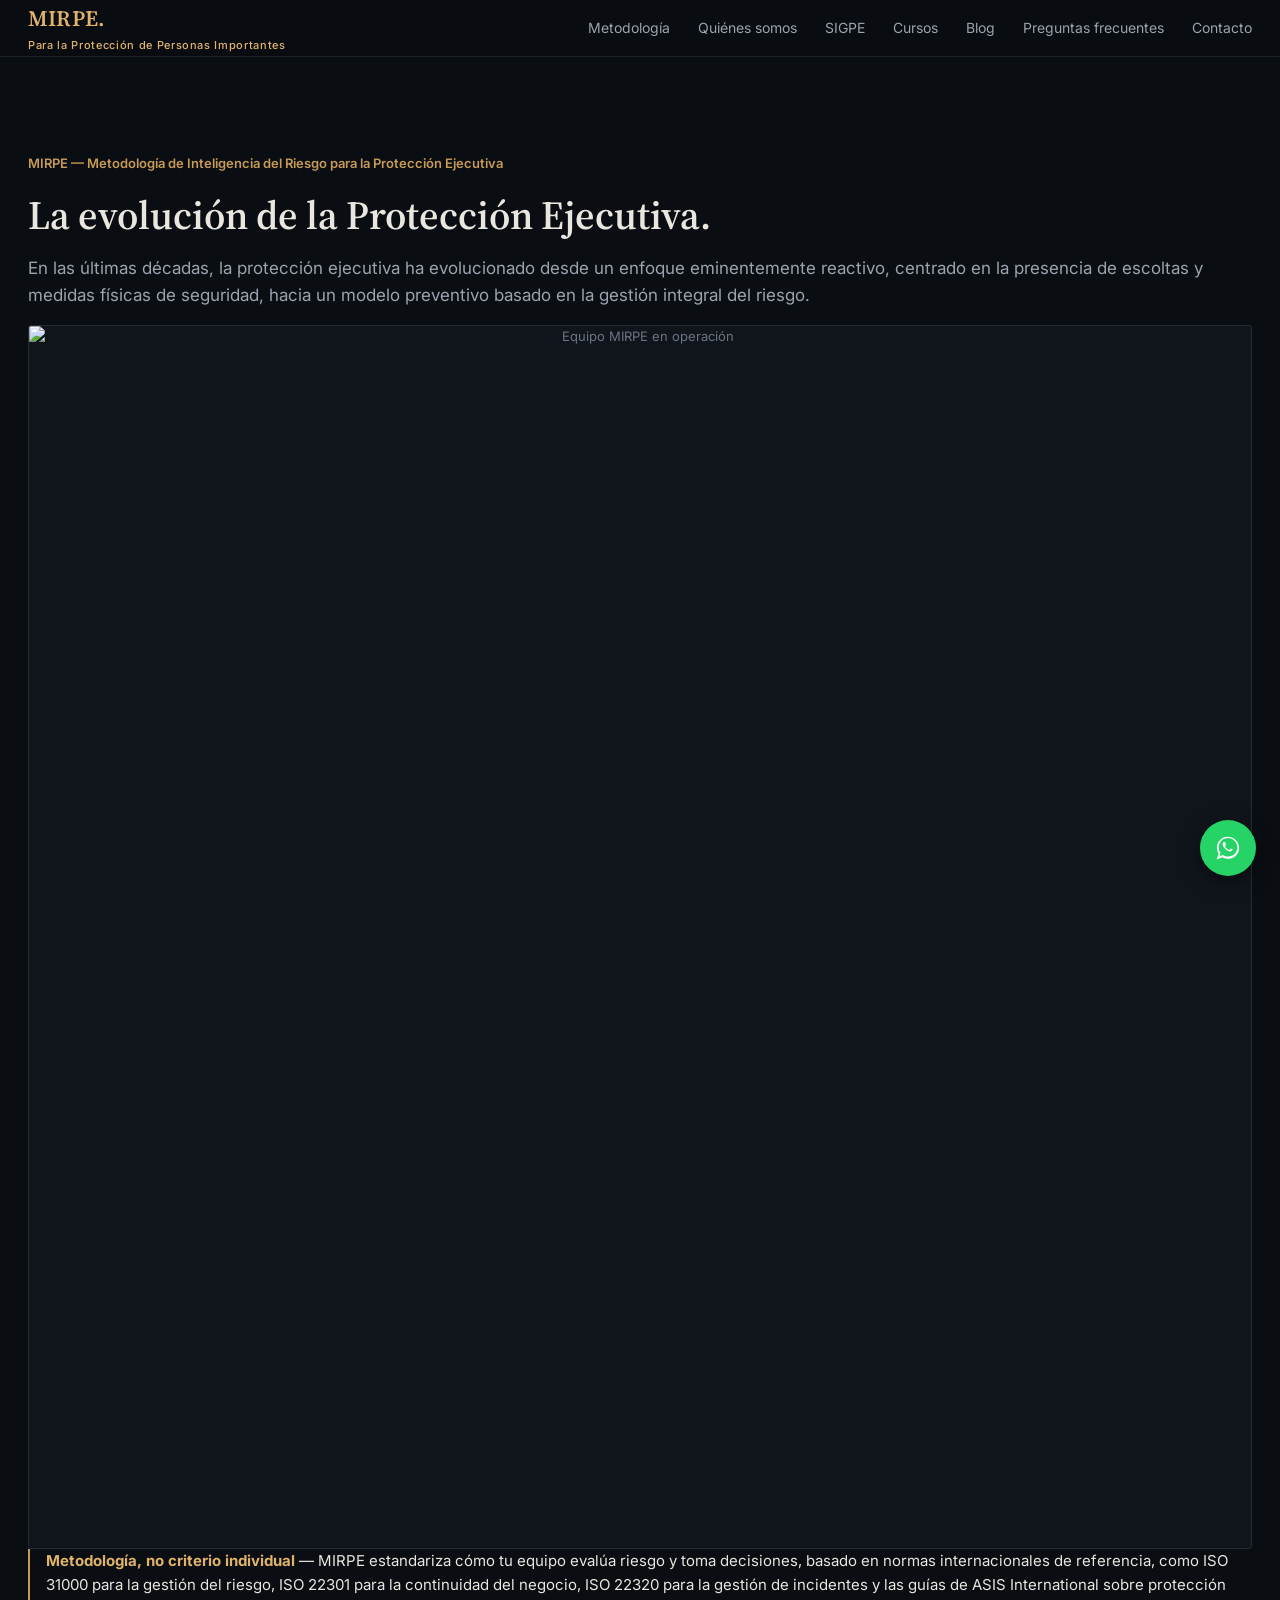
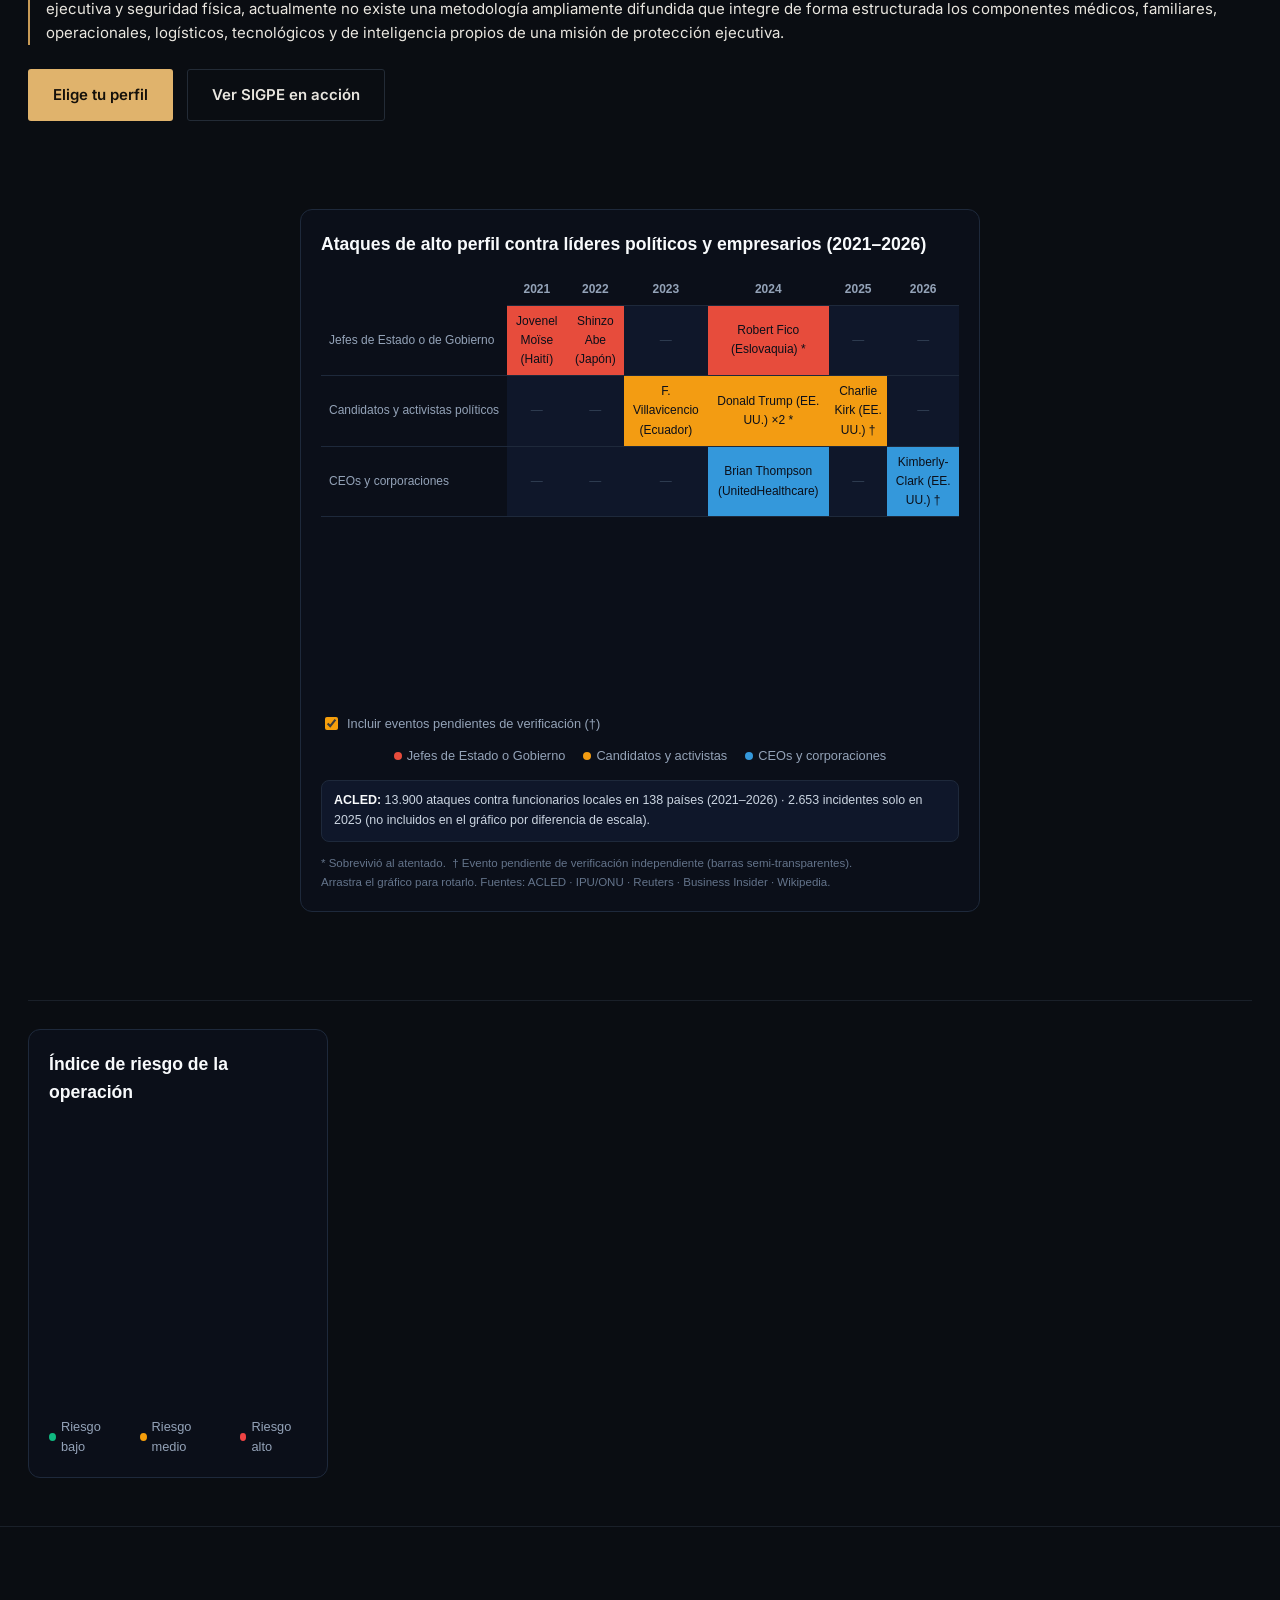
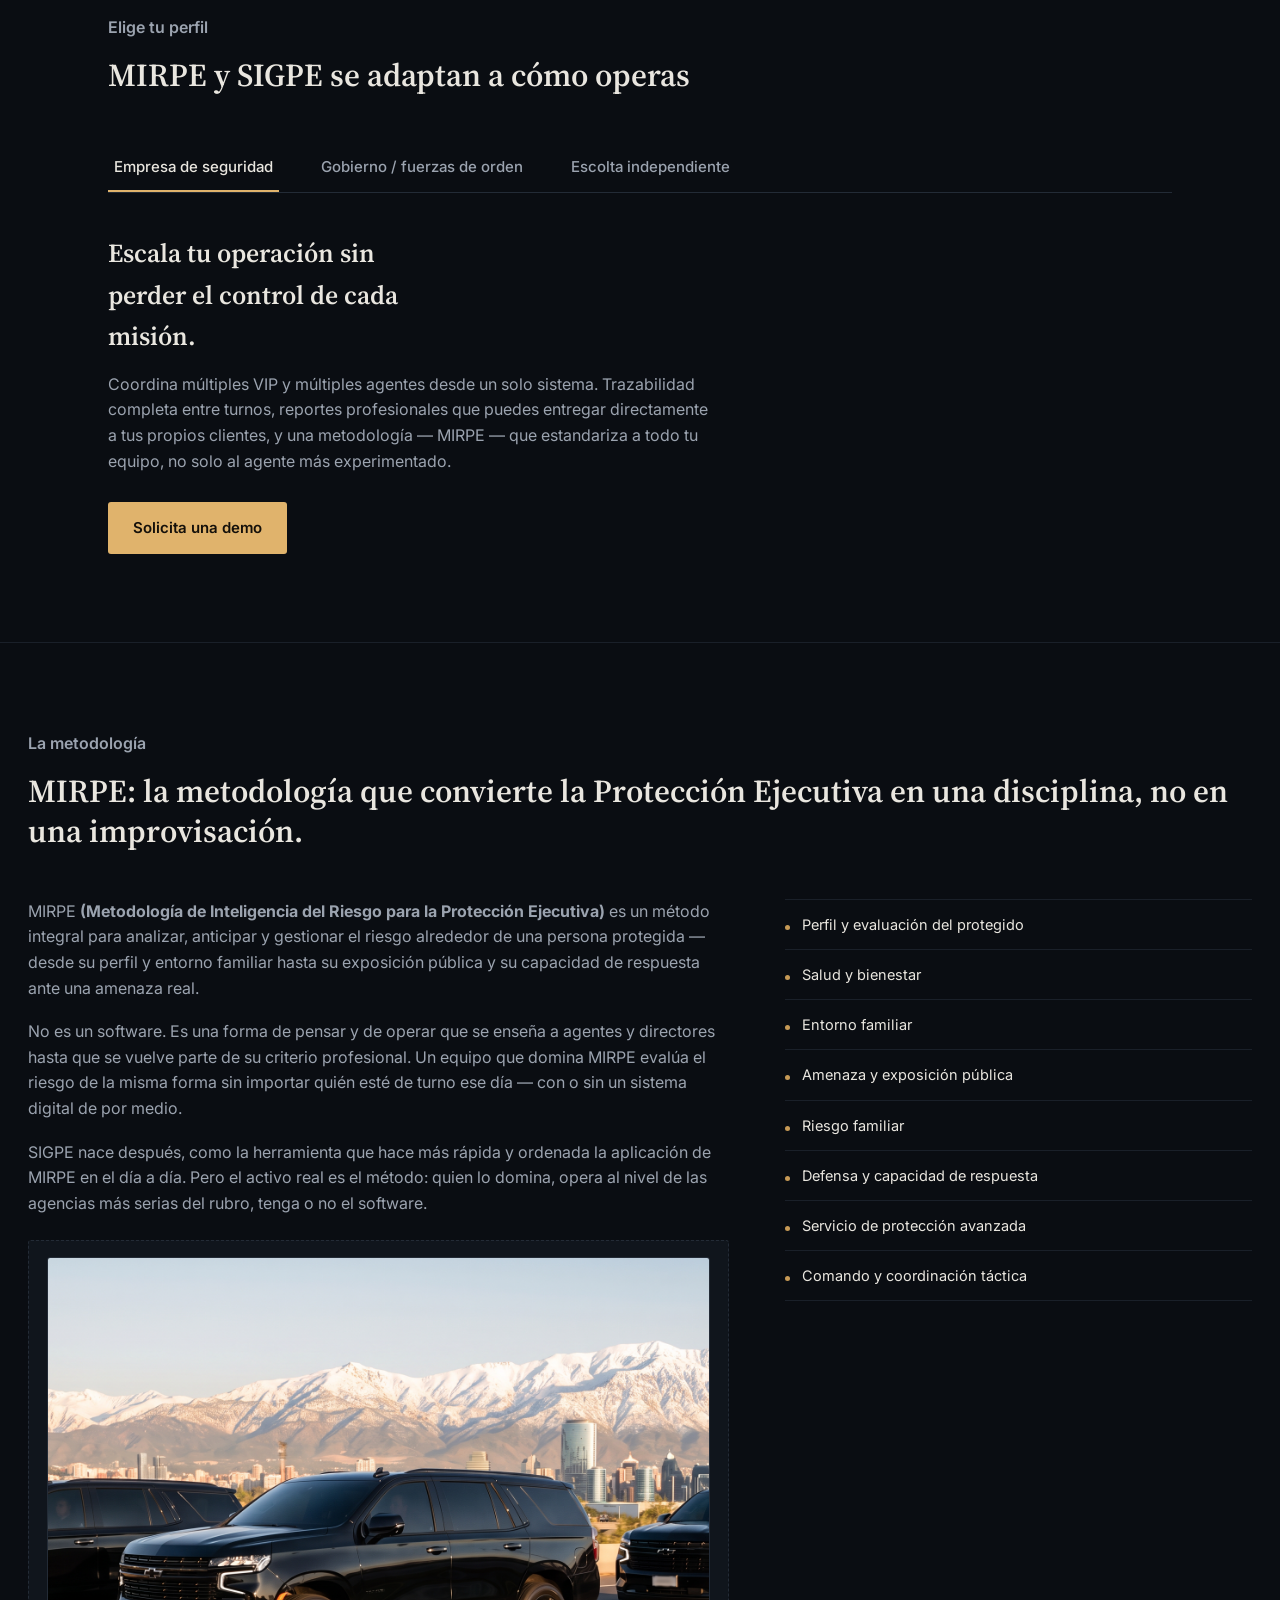
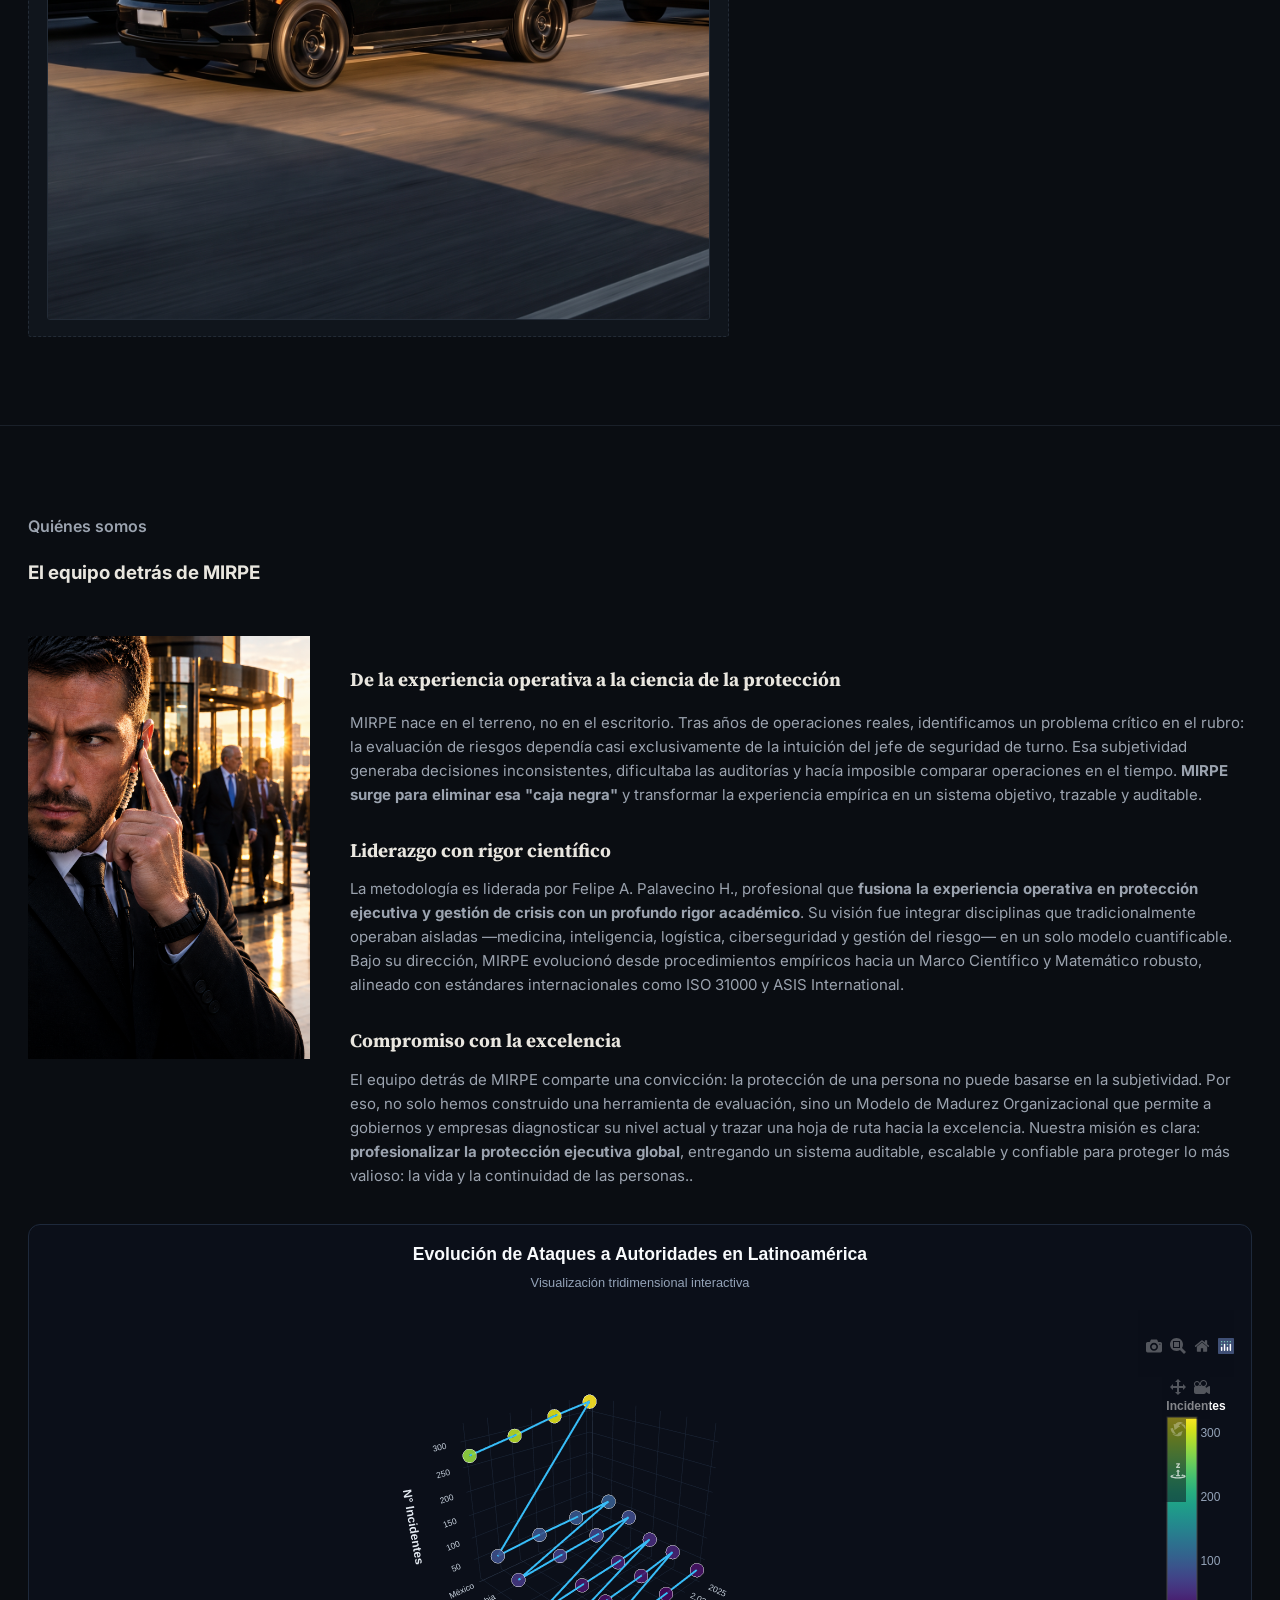
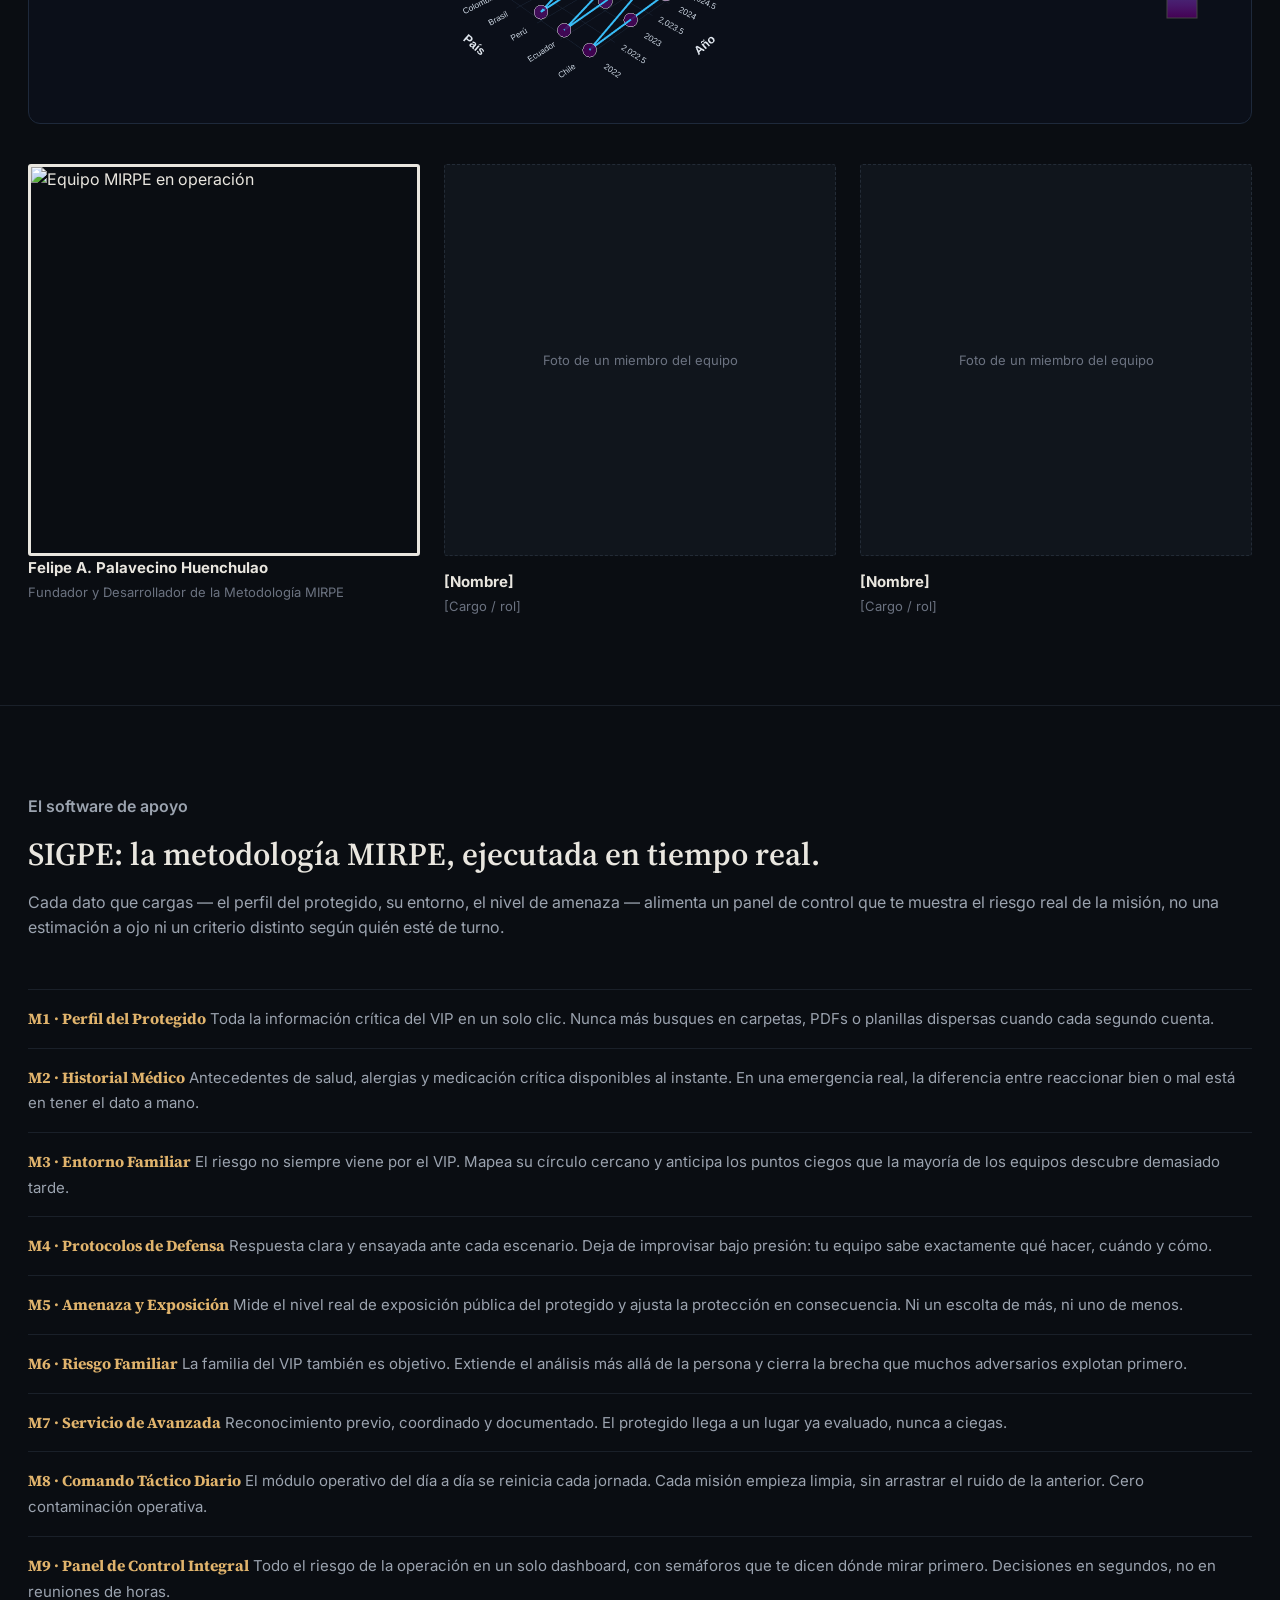
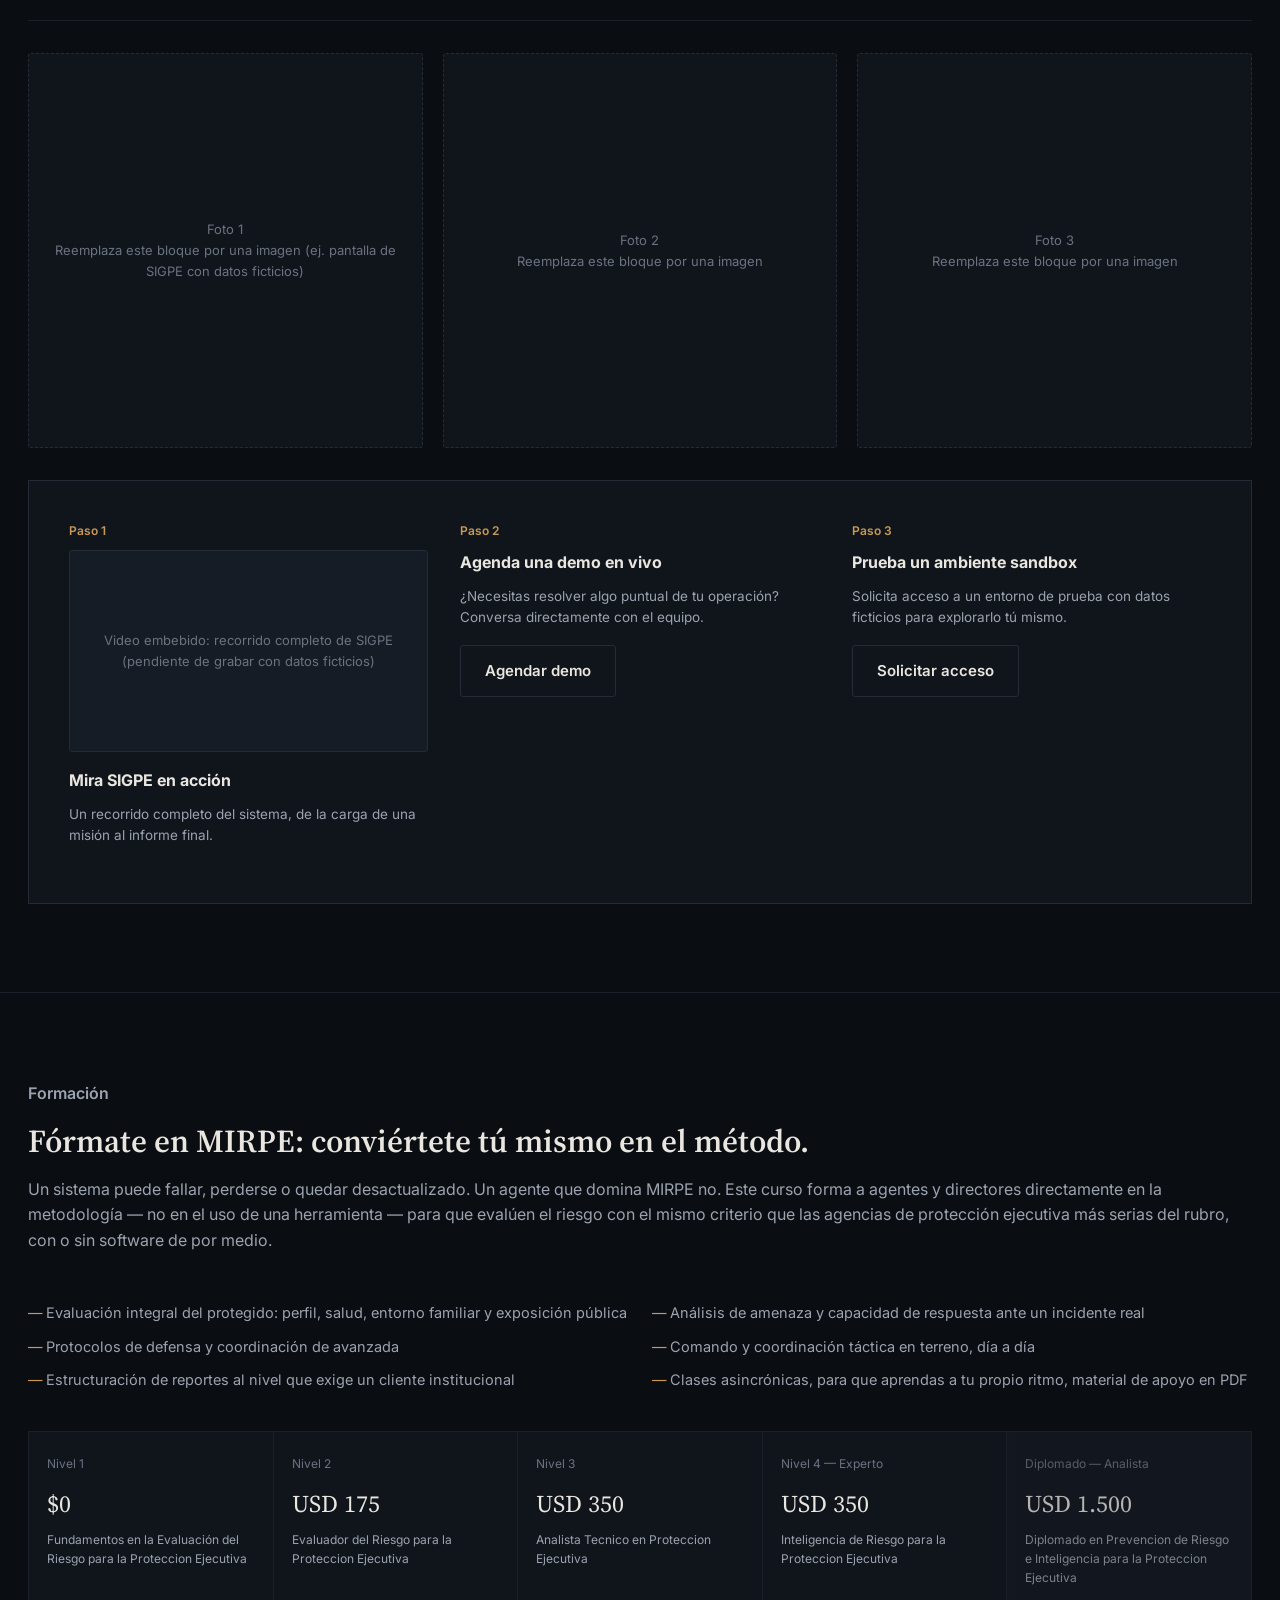
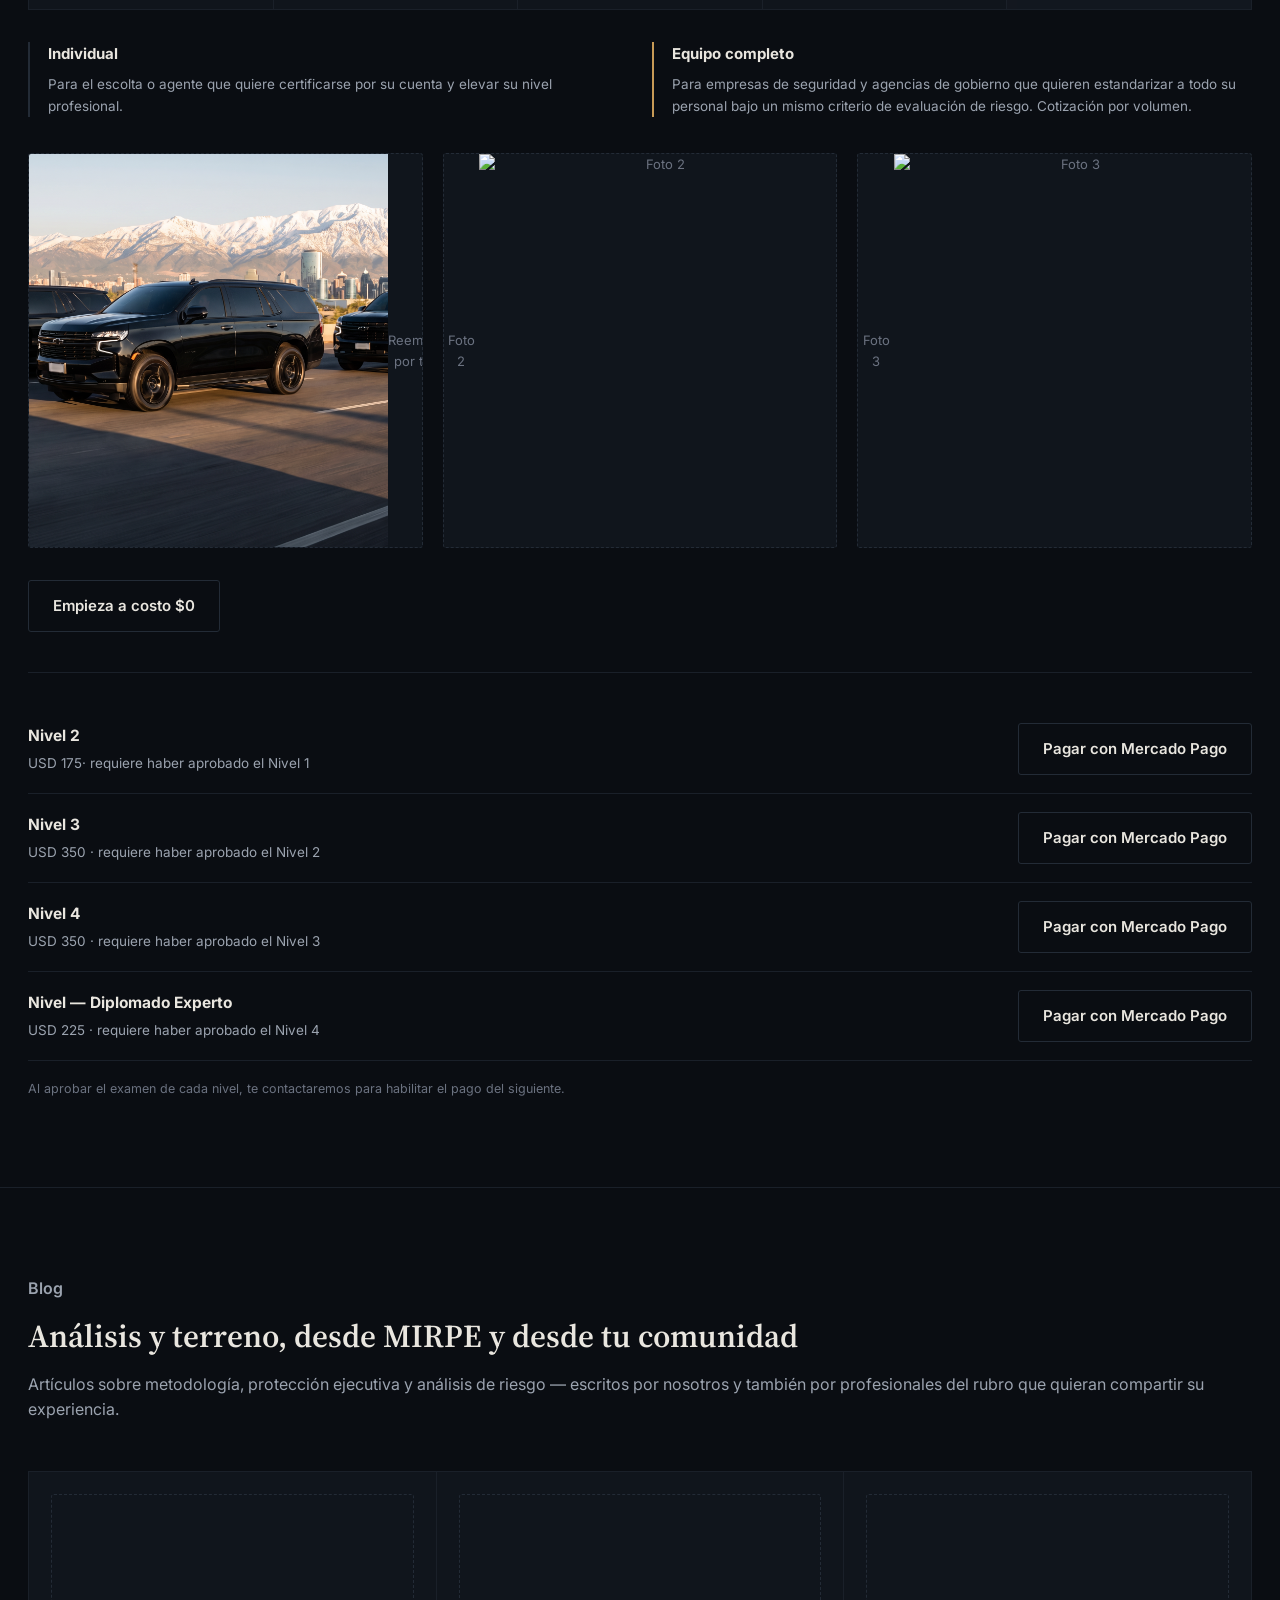
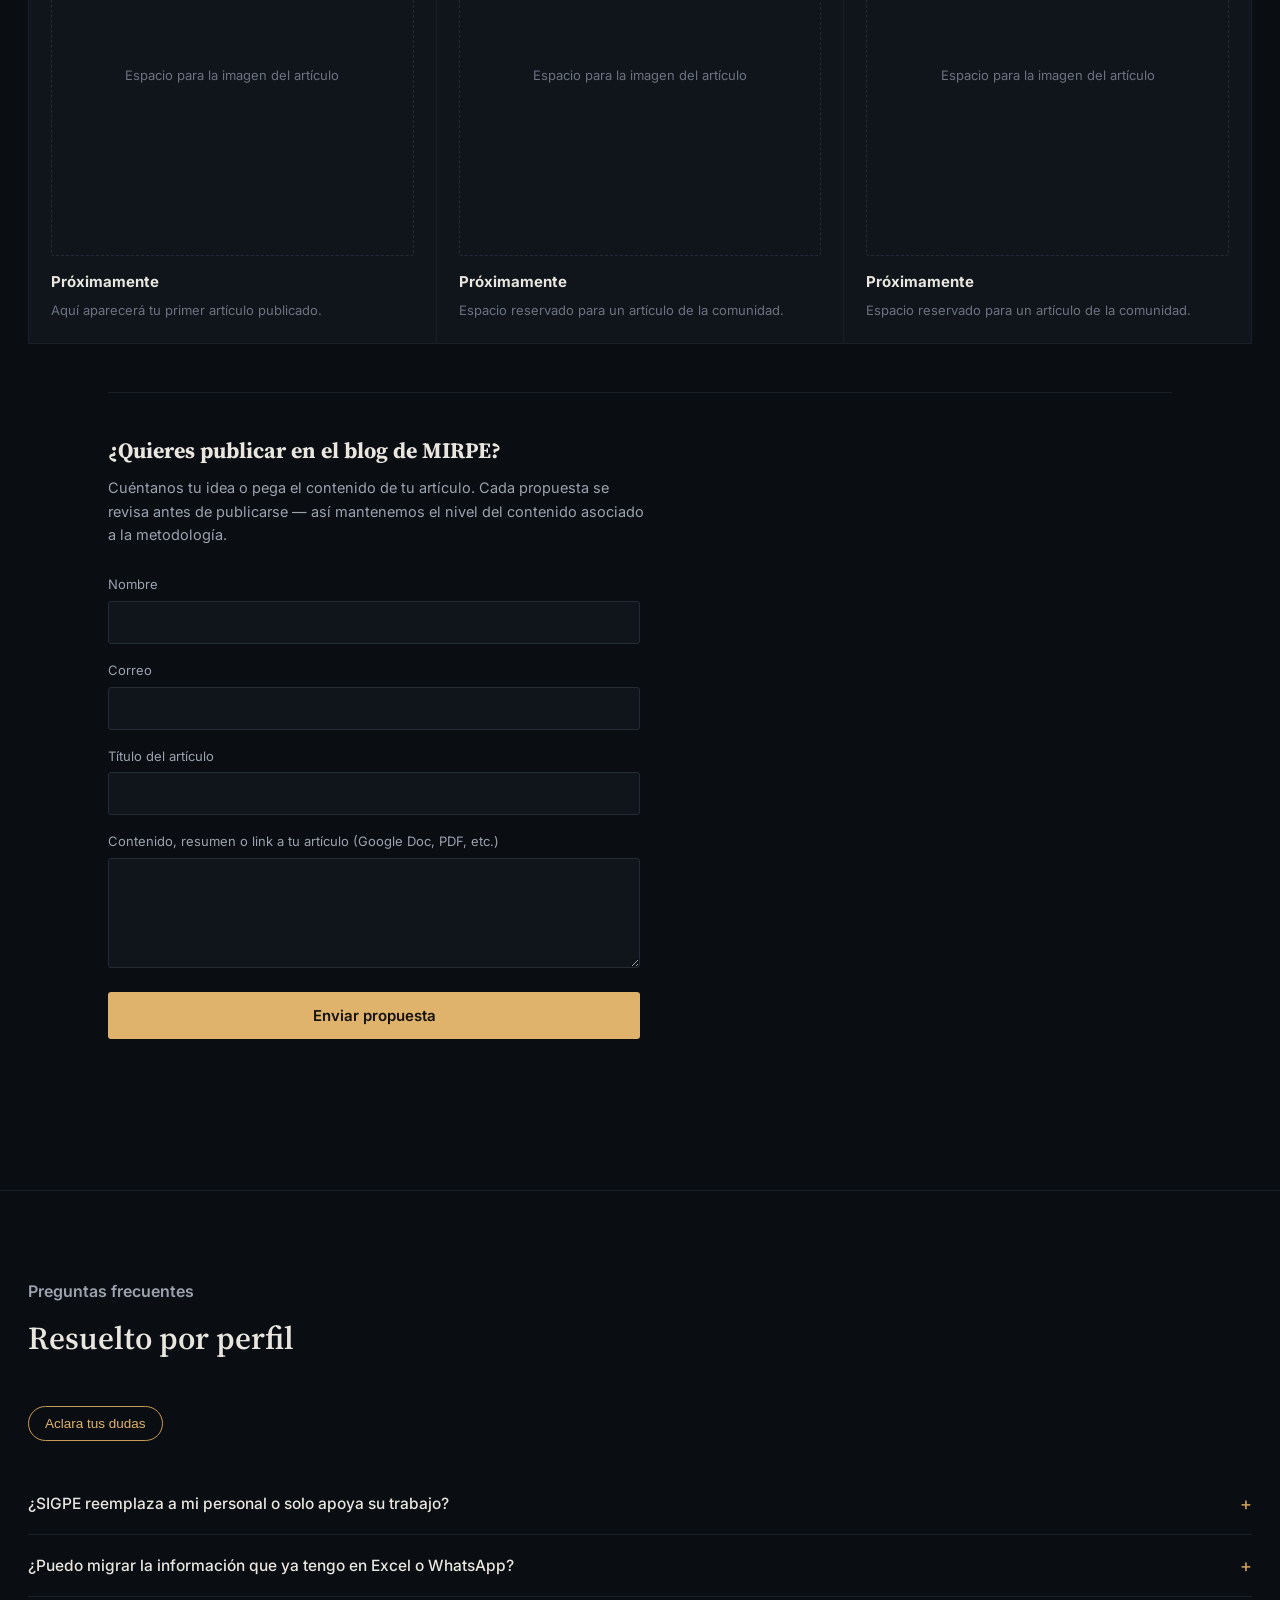
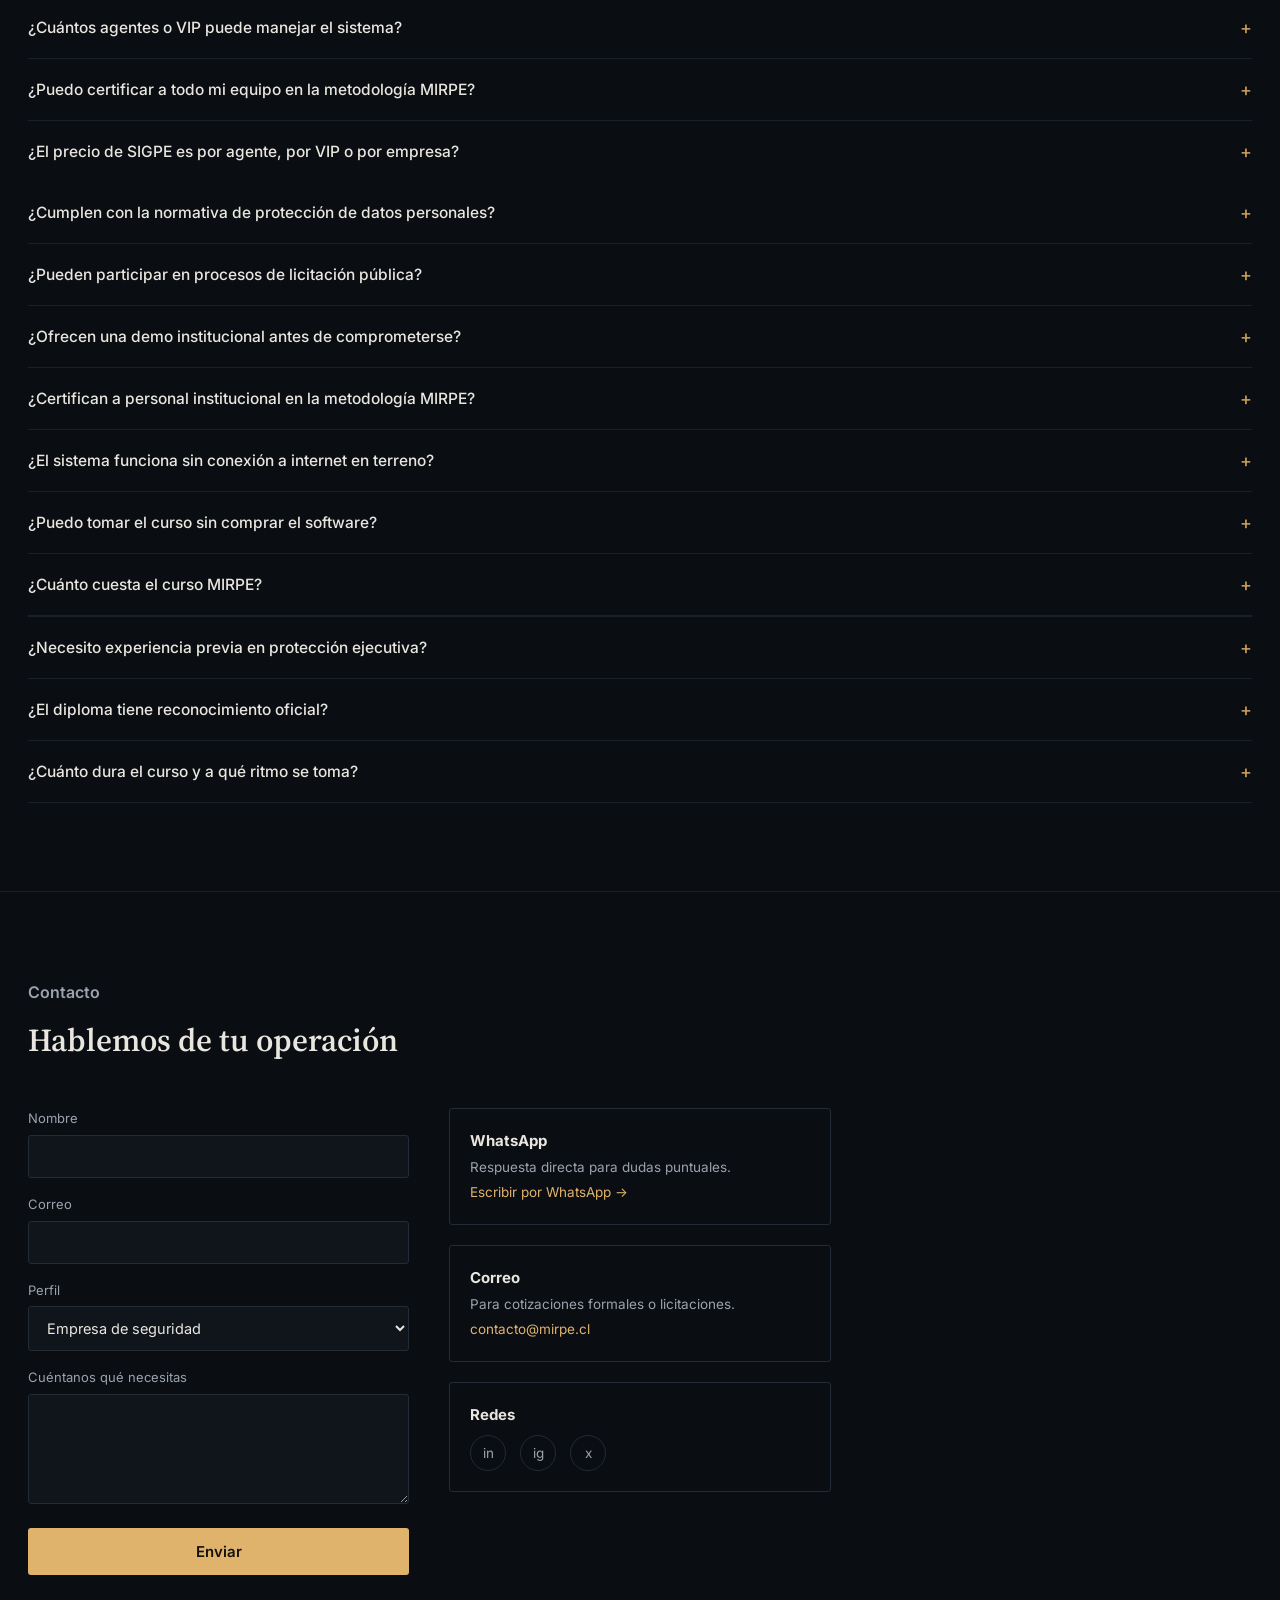
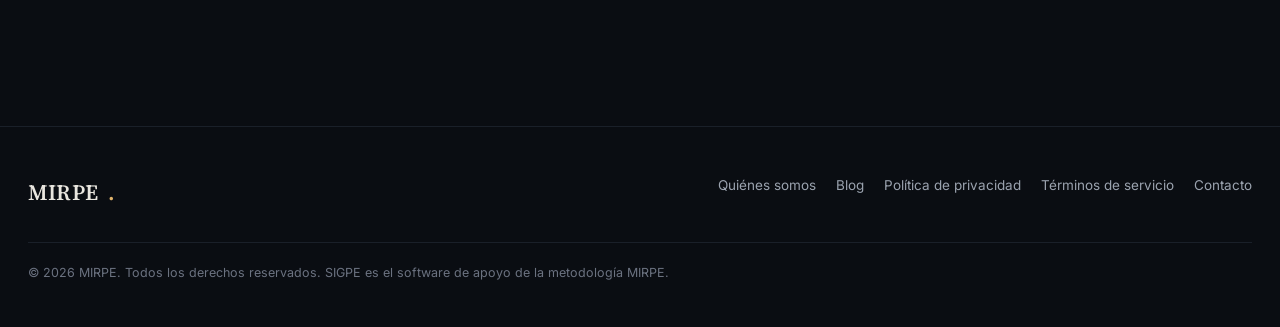
==== commit 4fa73f20: "Update index.html" ====
--- a/public/index.html
+++ b/public/index.html
@@ -23,7 +23,7 @@
   <div class="container">
     <a href="#" class="brand">
       <!-- Reemplaza esto por tu logo real: <img src="logo.png" alt="MIRPE" class="brand-logo"> -->
-      <img src="logo_mirpe.jpg" alt="MIRPE" class="brand-logo" onerror="this.style.display='none'">
+      <img src="xxxxxx" alt="MIRPE" class="brand-logo" onerror="this.style.display='none'">
       <span class="brand-text">
         MIRPE<span>.</span>
         <span class="brand-sub">Para la Protección de Personas Importantes</span>
@@ -53,7 +53,7 @@
         En las últimas décadas, la protección ejecutiva ha evolucionado desde un enfoque eminentemente reactivo, centrado en la presencia de escoltas y medidas físicas de seguridad, hacia un modelo preventivo basado en la gestión integral del riesgo.
       </p>
 
-     <img src="convoy02.png" alt="Equipo MIRPE en operación" class="photo-slot">  
+     <img src="xxxxxxxxx" alt="Equipo MIRPE en operación" class="photo-slot">  
 
       <p class="hero-highlight">
         <strong>Metodología, no criterio individual</strong> — MIRPE estandariza cómo tu equipo evalúa riesgo y toma decisiones, basado en normas internacionales de referencia, 
--- a/public/style.css
+++ b/public/style.css
@@ -22,7 +22,7 @@
   --serif: 'Source Serif 4', Georgia, 'Times New Roman', serif;
   --sans: 'Inter', -apple-system, BlinkMacSystemFont, 'Segoe UI', sans-serif;
 
-  --container: 1120px;
+  --container: 1320px;
   --radius: 3px;
 }
 
@@ -77,7 +77,7 @@
   display: flex;
   align-items: center;
   justify-content: space-between;
-  height: 72px;
+  height: 56px;
 }
 
 .brand {
@@ -93,7 +93,7 @@
 }
 
 .brand-logo {
-  height: 32px;
+  height: 28px;
   width: auto;
   display: block;
 }
@@ -181,15 +181,12 @@
 /* ---------- Hero ---------- */
 
 .hero {
-  padding: 96px 0 72px;
+  padding: 36px 0 48px;
   border-bottom: 1px solid var(--border-soft);
 }
 
 .hero .container {
-  display: grid;
-  grid-template-columns: 1.1fr 0.9fr;
-  gap: 64px;
-  align-items: start;
+  display: block;
 }
 
 .eyebrow {
@@ -202,27 +199,24 @@
 
 .hero h1 {
   font-family: var(--serif);
-  font-size: 44px;
+  font-size: 40px;
   line-height: 1.18;
   font-weight: 600;
-  margin: 0 0 24px;
-  max-width: 15ch;
+  margin: 0 0 16px;
 }
 
 .hero-sub {
   font-size: 17px;
   color: var(--text-muted);
-  max-width: 52ch;
-  margin: 0 0 20px;
+  margin: 0 0 16px;
 }
 
 .hero-highlight {
   border-left: 2px solid var(--accent);
   padding-left: 16px;
-  margin: 0 0 34px;
+  margin: 0 0 24px;
   font-size: 15px;
   color: var(--text);
-  max-width: 46ch;
 }
 
 .hero-highlight strong { color: var(--accent-strong); }
@@ -335,6 +329,8 @@
 }
 
 .section-head .eyebrow { margin-bottom: 14px; }
+
+section:not(#audiencia) .section-head { max-width: none; }
 
 .section-head h2 {
   font-family: var(--serif);
@@ -676,7 +672,7 @@
   color: var(--text-muted);
 }
 
-.faq-answer p { margin: 0 0 20px; max-width: 68ch; }
+.faq-answer p { margin: 0 0 20px; }
 
 .faq-pending {
   display: inline-block;
@@ -692,8 +688,9 @@
 
 .contact-grid {
   display: grid;
-  grid-template-columns: 1fr 1fr;
-  gap: 64px;
+  grid-template-columns: 1fr 1fr 1fr;
+  gap: 40px;
+  align-items: start;
 }
 
 .contact-form {
@@ -887,7 +884,7 @@
 }
 
 .photo-slot {
-  aspect-ratio: 4/3;
+  aspect-ratio: 1 / 1;
   background: var(--surface);
   border: 1px dashed var(--border);
   border-radius: var(--radius);
@@ -945,7 +942,7 @@
 }
 
 .blog-card { background: var(--surface); padding: 22px; }
-.blog-card .photo-slot { aspect-ratio: 16/9; margin-bottom: 14px; }
+.blog-card .photo-slot { margin-bottom: 14px; }
 .blog-card h4 { font-size: 15px; margin: 0 0 6px; }
 .blog-card p { font-size: 13px; color: var(--text-dim); margin: 0; }
 
@@ -1091,17 +1088,15 @@
 
 .quienes-body {
   display: grid;
-  grid-template-columns: 0.9fr 1.6fr;
+  grid-template-columns: 0.5fr 1.6fr;
   gap: 40px;
   align-items: start;
   margin-top: 8px;
 }
 
-.quienes-photo {
-  aspect-ratio: 3/4;
-  height: auto;
-  position: sticky;
-  top: 96px;
+.quienes-photos {
+  display: grid;
+  gap: 20px;
 }
 
 .quienes-body .lead h3 {
@@ -1139,20 +1134,77 @@
   align-self: flex-start;
 }
 
+/* ---------- Imágenes dentro de cuadros 1:1 ---------- */
+
+/* Cualquier <img> dentro de un cuadro de fotos queda 1:1, tenga o no la clase,
+   o esté pegada directamente o dentro de un <div class="photo-slot"> */
+.photo-grid > img,
+.hero-photos > img,
+.hero-side > img,
+.quienes-photos > img,
+.team-member > img,
+.blog-card > img,
+.contact-grid > img,
+img.photo-slot {
+  aspect-ratio: 1 / 1;
+  width: 100%;
+  height: auto;
+  object-fit: cover;
+  padding: 0;
+  border-style: solid;
+  display: block;
+  border-radius: var(--radius);
+}
+
+.photo-slot { overflow: hidden; min-width: 0; }
+.photo-slot > img {
+  width: 100%;
+  height: 100%;
+  object-fit: cover;
+  display: block;
+}
+.photo-slot:has(> img) { padding: 0; }
+
+/* Las columnas de las grillas no crecen por el tamaño de una foto */
+.photo-grid, .team-grid, .blog-grid { grid-template-columns: repeat(3, minmax(0, 1fr)); }
+.quienes-photos, .hero-photos, .hero-side { grid-template-columns: minmax(0, 1fr); }
+
+/* ---------- Hero: fotos 1:1 | gráfico de barras | gráfico circular + foto ---------- */
+
+.hero-media {
+  display: grid;
+  grid-template-columns: minmax(0, 300px) minmax(0, 1fr) 300px;
+  gap: 20px;
+  align-items: start;
+}
+
+.hero-photos, .hero-side {
+  display: grid;
+  gap: 20px;
+}
+
+.hero-side .risk-gauge-card { width: 100%; }
+
+/* Se conserva el ancho original de lo que no se debía modificar */
+#audiencia .container { max-width: 1120px; }
+.blog-submit { max-width: 1064px; margin: 0 auto; }
+
 /* ---------- Responsive ---------- */
 
 @media (max-width: 860px) {
   .main-nav { display: none; }
   .nav-toggle { display: block; }
 
-  .hero .container { grid-template-columns: 1fr; gap: 40px; }
-  .hero h1 { font-size: 32px; max-width: none; }
+  .hero h1 { font-size: 30px; }
+  .hero-media { grid-template-columns: minmax(0, 1fr); }
+  .hero-chart { order: -1; }
+  .hero-photos { grid-template-columns: minmax(0, 1fr) minmax(0, 1fr); }
+  .hero-side { max-width: 340px; margin: 0 auto; width: 100%; }
   .risk-gauge-card { align-self: center; }
-  .hero-visuals { order: -1; max-width: 360px; margin: 0 auto; }
 
   .mirpe-body { grid-template-columns: 1fr; }
   .quienes-body { grid-template-columns: 1fr; }
-  .quienes-photo { position: static; aspect-ratio: 16/9; }
+  .quienes-photos { grid-template-columns: 1fr 1fr; }
   .blog-submit .contact-form { max-width: 100%; }
   .photo-grid { grid-template-columns: 1fr; }
   .team-grid { grid-template-columns: 1fr; }
